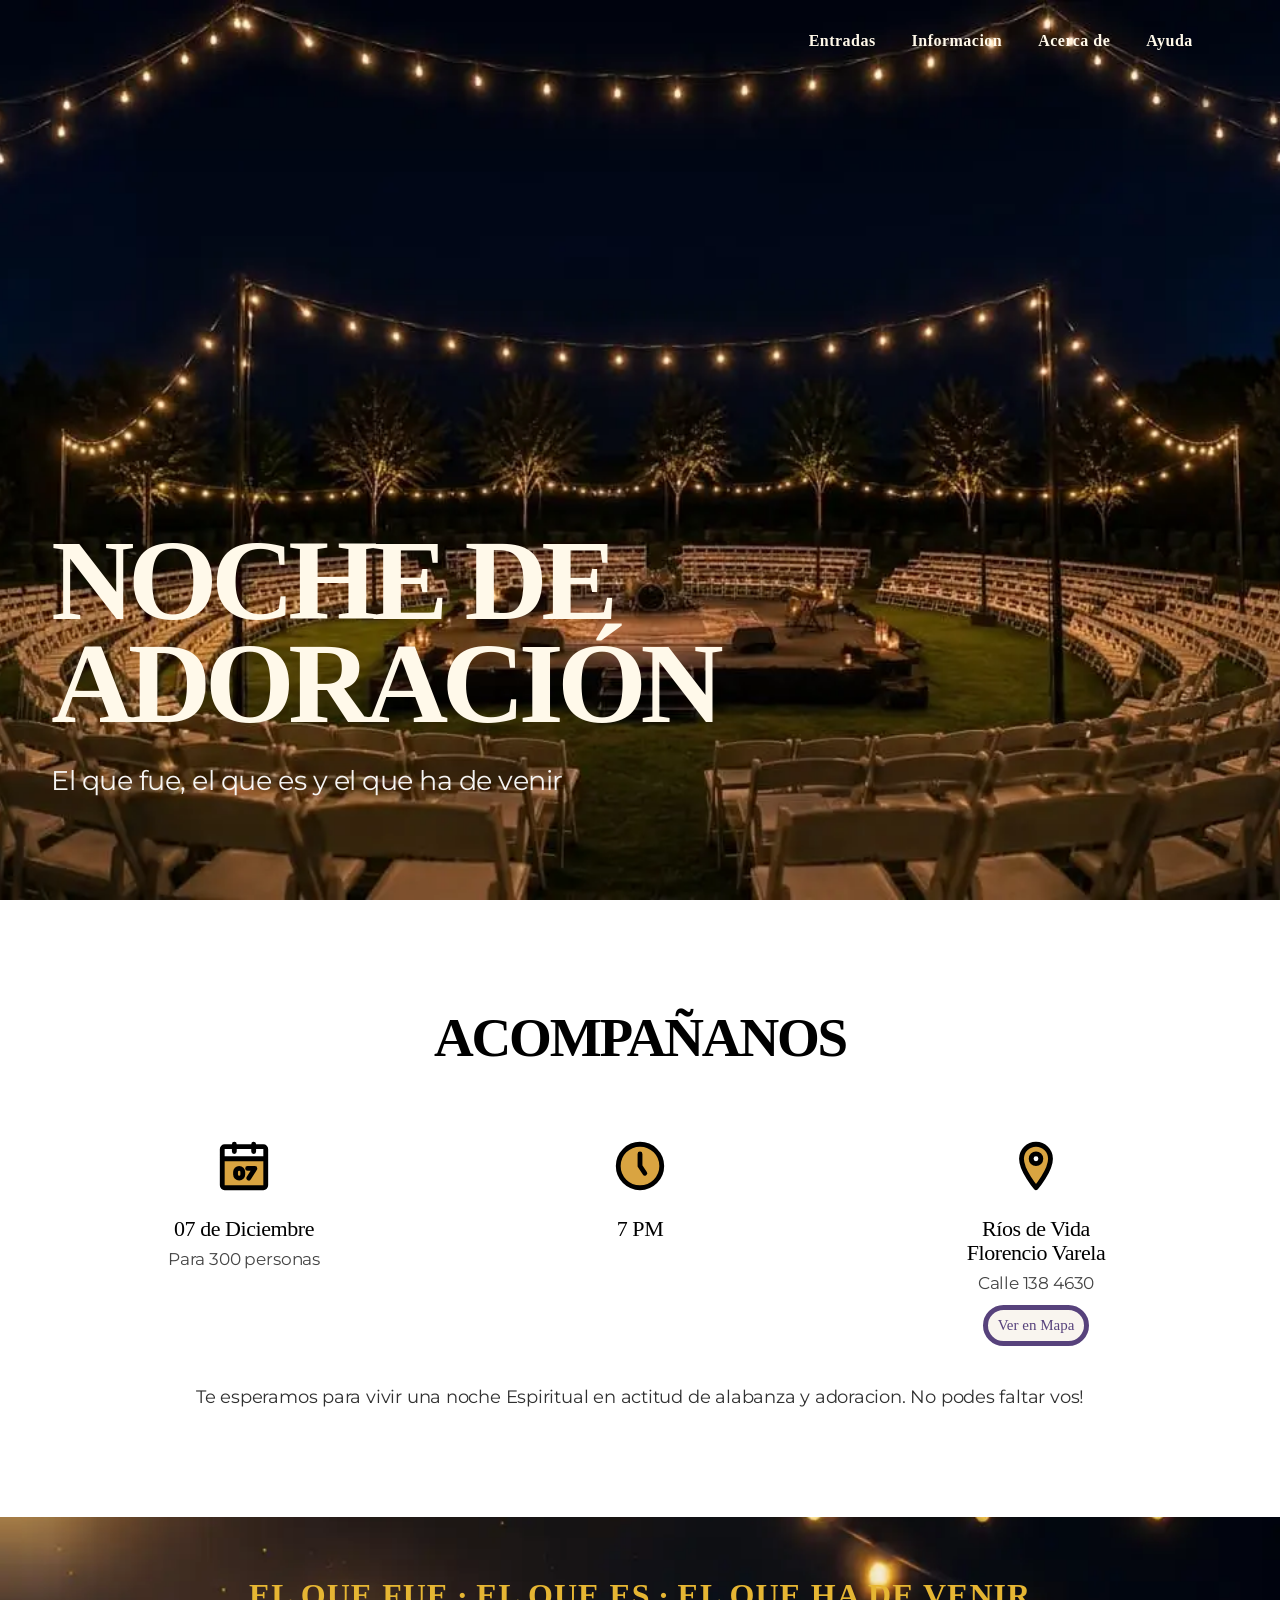
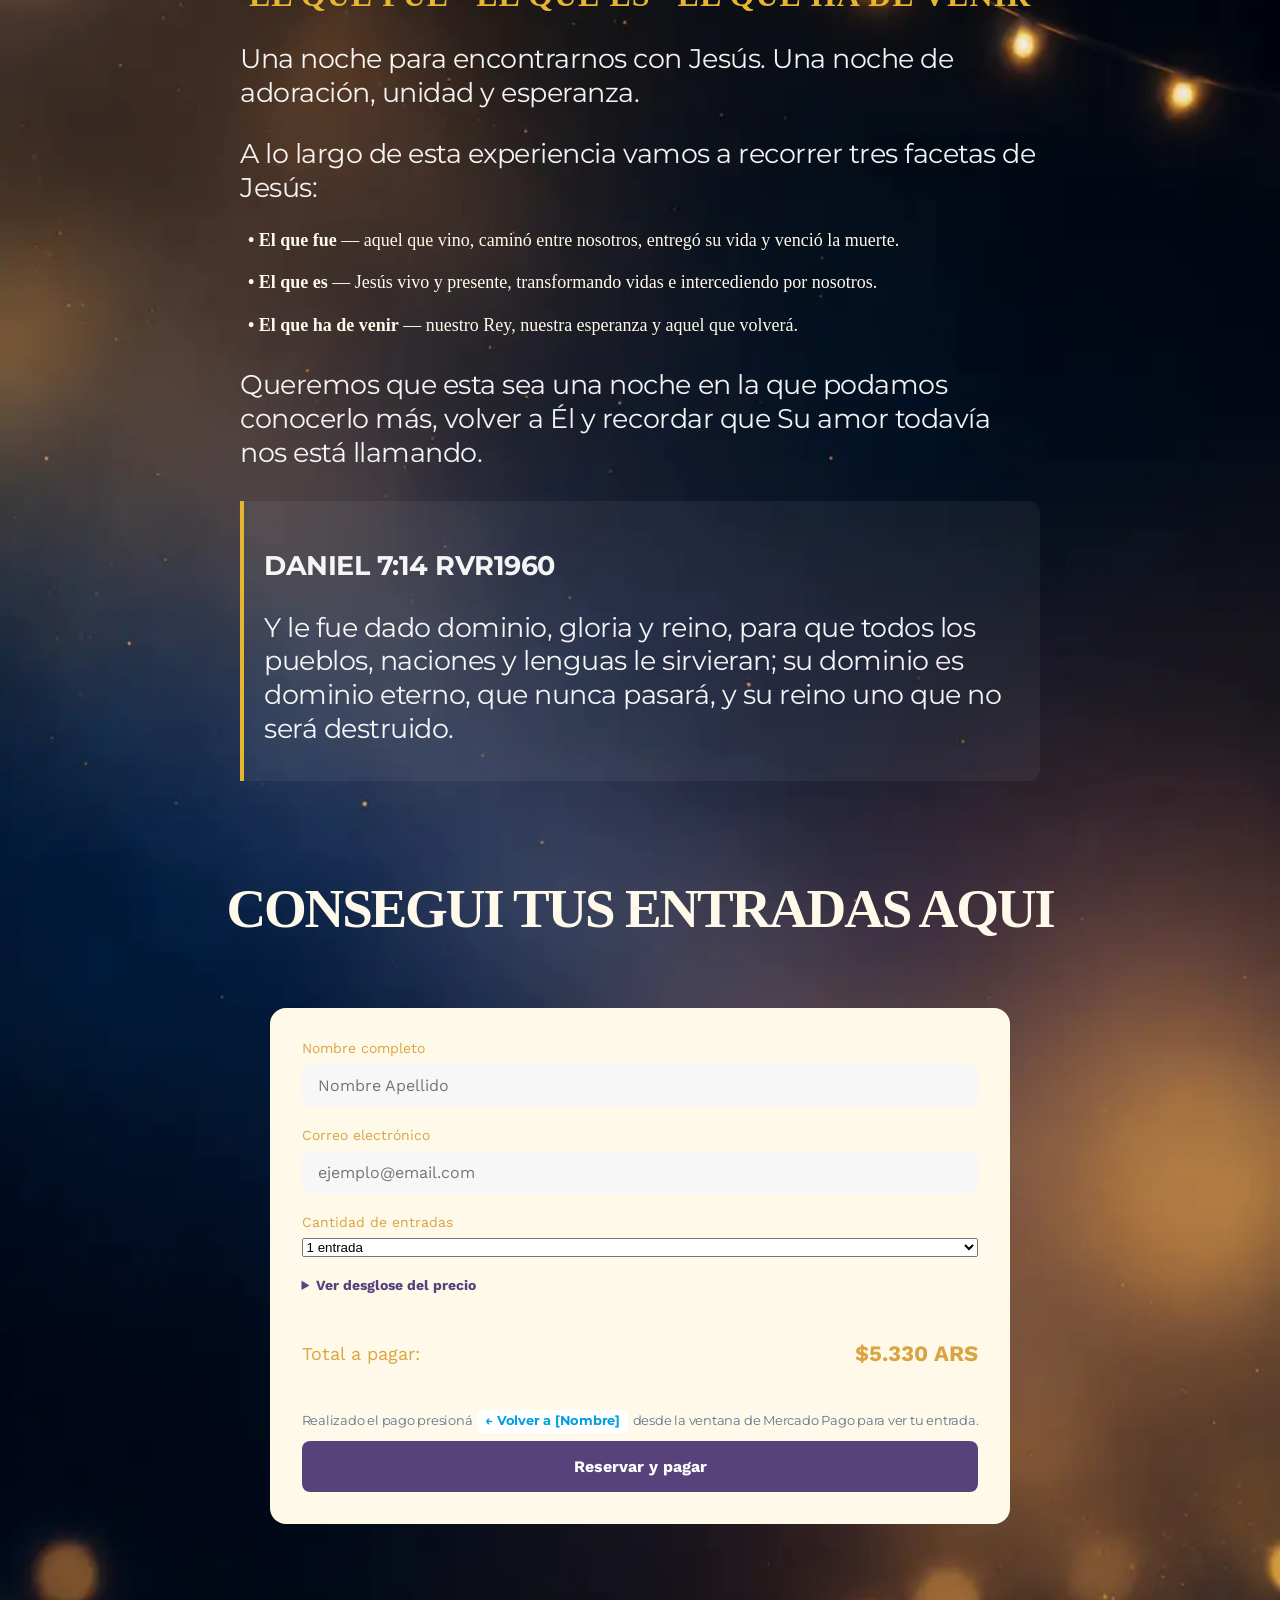
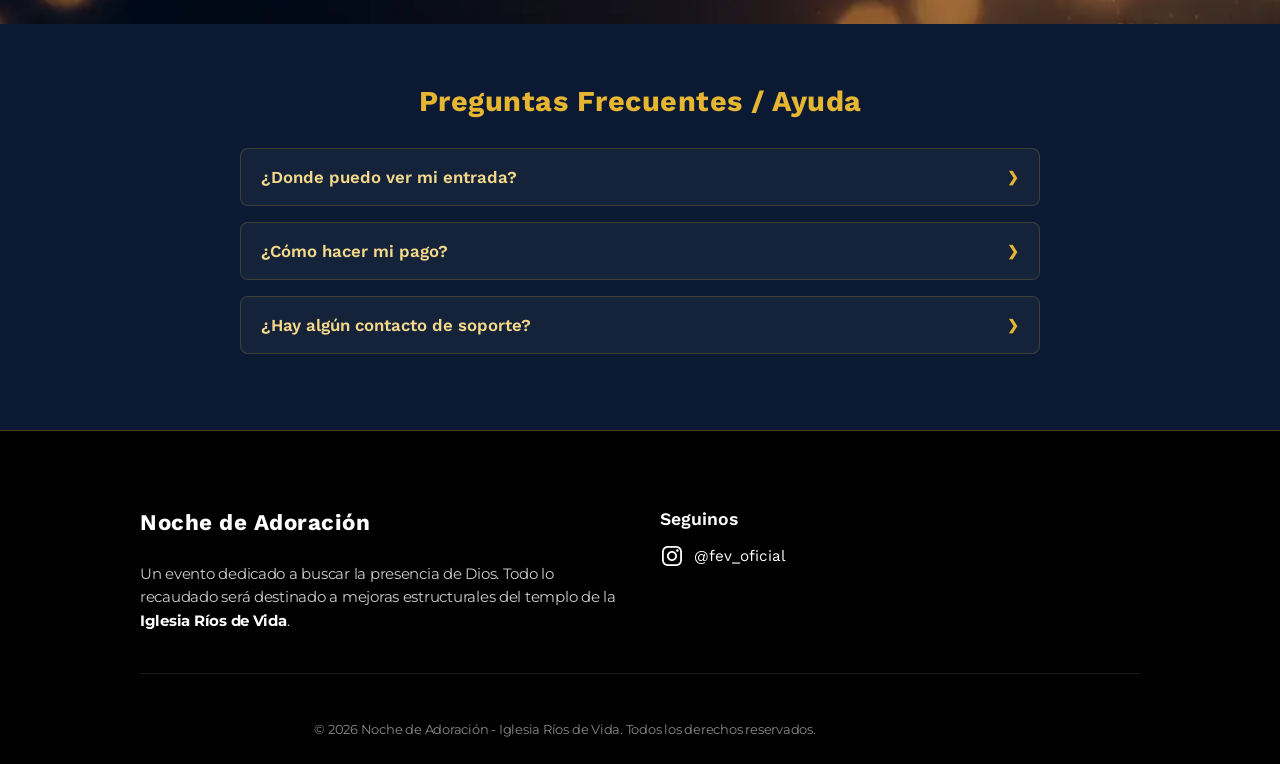
==== index.html @ 86033820 "Pedidos de Flor" ====
<!DOCTYPE html>
<html lang="en">
<head>
  <meta charset="UTF-8">
  <meta name="viewport" content="width=device-width, initial-scale=1.0">
  <title>Noche De Adoracion</title>
  <meta name="description" content="Acompañanos en adoracion a esta noche de fe y milagros etc etc">
  <meta name="author" content="Ignacio Damian Jofré Alonso">

  <!-- fuente Work Sans desde Google Fonts -->
  <link rel="preconnect" href="https://fonts.googleapis.com">
  <link rel="preconnect" href="https://fonts.gstatic.com" crossorigin>
  <link href="https://fonts.googleapis.com/css2?family=Work+Sans:wght@400;600;700&display=swap" rel="stylesheet">

  <!-- fuente Monserrat y Poppins -->
  <link rel="preconnect" href="https://fonts.googleapis.com">
  <link rel="preconnect" href="https://fonts.gstatic.com" crossorigin>
  <link href="https://fonts.googleapis.com/css2?family=Montserrat&family=Poppins:wght@400;500;700&display=swap" rel="stylesheet">

  <link rel="stylesheet" href="styles/hadevenir.css">
  <link rel="stylesheet" href="styles/hadevenir-large.css">
  <link rel="stylesheet" href="styles/entradas.css">
  <script src="script/hadevenir.js" defer></script>
</head>
<body>
  <header class="site-header">
    <nav class="navigation">
      <button class="menu-toggle" aria-label="Abrir menú" aria-expanded="false">
        ≡
      </button>
      <ul class="navigation-list">
        <li><a href="#entradas">Entradas</a></li>
        <li><a href="#info">Informacion</a></li>
        <li><a href="#acercade">Acerca de</a></li>
        <li><a href="#ayuda">Ayuda</a></li>
        <li></li>
      </ul>
    </nav>
    
  </header>

  <main>
    <section class="hero">
      <img src="images/hero-imagen-banner.webp" alt="Lugar de Adoracion" class="hero-bg">
      <div class="hero-content">
        <h1>Noche de adoración</h1>
        <p>El que fue, el que es y el que ha de venir</p>
      </div>
    </section>

    <section class="features" id="info">
      <div class="features-wrap">
        <h2 class="features-title">Acompañanos</h2>
    
        <div class="features-grid">
          <article class="feature-item">
            <div class="feature-icon" aria-hidden="true">
              <img src="images/date-calendar-svgrepo-com.svg" alt="cuando">
            </div>
            <h3>07 de Diciembre</h3>
            <p>Para 300 personas</p>
          </article>
    
          <article class="feature-item">
            <div class="feature-icon" aria-hidden="true">
              <img src="images/clock-svgrepo-com.svg" alt="hora">
            </div>
            <h3>7 PM</h3>
            <!-- <p>Toda la noche</p> -->
          </article>
    
          <article class="feature-item">
            <div class="feature-icon" aria-hidden="true">
              <img src="images/place-svgrepo-com.svg" alt="donde">
            </div>
            <h3>Ríos de Vida <br> Florencio Varela</h3>
            <p>Calle 138 4630</p>
            <div>
              <a href="https://www.google.com/maps/place/Fundaci%C3%B3n+Refugio+De+lo+Alto/@-34.8507726,-58.2319897,18z/data=!4m6!3m5!1s0x95a329bcd42c3e1b:0x514cdfa8db84f77c!8m2!3d-34.8506954!4d-58.232056!16s%2Fg%2F11fp1f635v?entry=ttu&g_ep=EgoyMDI1MTAyNy4wIKXMDSoASAFQAw%3D%3D"
                target="_blank" class="ver-ubicacion">
                Ver en Mapa
              </a>
            </div>
          </article>
        </div>

        <p class="features-description">
          Te esperamos para vivir una noche Espiritual en actitud de alabanza y adoracion. No podes faltar vos!
        </p>
        
    </section>

    <!-- CONTENEDOR CON IMAGEN DE FONDO PARA INFO Y ENTRADAS -->
    <div class="seccion-con-fondo">
    <!-- Imagen de fondo a pantalla completa queva a oucpar dos sections -->
      <img src="images/noche-girnaldas.webp" alt="Fondo nocturno" class="night-background">

      <!-- SECCIÓN INFORMACION -->
      <section class="features-info" id="acercade">
        <div class="features-wrap">
          <h2>EL QUE FUE · EL QUE ES · EL QUE HA DE VENIR</h2>
          <div class="info-texto">
            <p>Una noche para encontrarnos con Jesús. Una noche de adoración, unidad y esperanza.</p>
            <p>A lo largo de esta experiencia vamos a recorrer tres facetas de Jesús:</p>
            <ul>
              <li><strong>• El que fue</strong> — aquel que vino, caminó entre nosotros, entregó su vida y venció la muerte.</li>
              <li><strong>• El que es</strong> — Jesús vivo y presente, transformando vidas e intercediendo por nosotros.</li>
              <li><strong>• El que ha de venir</strong> — nuestro Rey, nuestra esperanza y aquel que volverá.</li>
            </ul>
            <p>Queremos que esta sea una noche en la que podamos conocerlo más, volver a Él y recordar que Su amor todavía nos
              está llamando.</p>
          
            <blockquote class="pasaje-biblico">
              <p><strong>DANIEL 7:14 RVR1960</strong></p>
              <p>Y le fue dado dominio, gloria y reino, para que todos los pueblos, naciones y lenguas le sirvieran; su dominio es
                dominio eterno, que nunca pasará, y su reino uno que no será destruido.</p>
            </blockquote>
          </div>
       
        </div>

      </section>

      <!-- SECCION ADQUIRIR ENTRADAS -->
      <section class="features-entradas" id="entradas">
        <div class="feature-wrap">
          <h2 class="features-title">Consegui tus entradas aqui</h2>
          <section class="ticket-card">
            <!-- <h2>Adquirir Entradas</h2> -->
          
            <p id="mensaje-estado" class="mensaje-estado" hidden></p>
  
            <form id="form-entradas">
              <div class="form-group">
                <label for="nombre">Nombre completo</label>
                <input type="text" id="nombre" placeholder="Nombre Apellido" required>
              </div>
          
              <div class="form-group">
                <label for="email">Correo electrónico</label>
                <input type="email" id="email" placeholder="ejemplo@email.com" required>
              </div>
          
              <div class="form-group">
                <label for="cantidad">Cantidad de entradas</label>
                <select id="cantidad" required>
                  <option value="1">1 entrada</option>
                  <option value="2">2 entradas</option>
                  <option value="3">3 entradas</option>
                  <option value="4">4 entradas</option>
                  <option value="5">5 entradas</option>
                  <option value="6">6 entradas</option>
                </select>
              </div>
          
              <!-- DESGLOSE DE PRECIOS -->
              <details class="desglose-precio">
                <summary>Ver desglose del precio</summary>
                <div class="desglose-linea">
                  <span>Valor unitario (sin cargos)</span>
                  <span>$5.000 ARS</span>
                </div>
                <div class="desglose-linea">
                  <span>Cantidad</span>
                  <span id="desglose-cantidad">1</span>
                </div>
                <div class="desglose-linea">
                  <span>Subtotal</span>
                  <span id="desglose-subtotal">$5.000 ARS</span>
                </div>
                <div class="desglose-linea">
                  <span>Cargo Mercado Pago (6,60%)</span>
                  <span id="desglose-cargo">$434,19 ARS</span>
                </div>
              </details>

              <div class="total-box">
                <span>Total a pagar:</span>
                <strong id="total-monto">$5.434,19 ARS</strong>
              </div>
          
              <p class="aviso">
                Realizado el pago presioná <span class="mp-texto">← Volver a [Nombre]</span> desde la ventana de Mercado Pago
                para ver tu entrada.
              </p>
              <button type="submit" id="btn-pagar" class="btn-primary">
                Reservar y pagar
              </button>
            </form>

            <!-- PANTALLA DE ESPERA, REDIRECCION (NO FUNCIONA) -->
            <div id="pantalla-espera" class="pantalla-espera" hidden>
              <p>
                Registramos tu reserva. Cuando confirmemos que tu pago llegó
                correctamente, te vamos a enviar tu entrada (con el QR) al
                mail que ingresaste.
              </p>
              <p class="pantalla-espera-ayuda">
                Si todavía no llegaste a pagar, o tuviste algún problema,
                podés volver a intentarlo.
              </p>
              <button type="button" id="btn-reintentar" class="btn-primary">
                Volver a intentar
              </button>
            </div>

            
          </section>
        </div>
      </section>
      
    </div>      
    
    <!-- AYUDA -->
    <section class="features-ayuda" id="ayuda">
      <div class="ayuda-container">
        <h2 class="ayuda-titulo">Preguntas Frecuentes / Ayuda</h2>
    
        <!-- Pregunta 1 -->
        <details class="ayuda-item">
          <summary class="ayuda-pregunta">¿Donde puedo ver mi entrada?</summary>
          <div class="ayuda-respuesta">
            <p>Te enviaremos una copia de tu o tus entradas al mail declarado. Asegúrate de que esté escrito correctamente.
            </p>
          </div>
        </details>
    
        <!-- Pregunta 2 -->
        <details class="ayuda-item">
          <summary class="ayuda-pregunta">¿Cómo hacer mi pago?</summary>
          <div class="ayuda-respuesta">
            <p>Luego de completar tus datos, se te redireccionará a Mercado Pago. Luego de completar el pago, haz click en
              <strong>"Volver al sitio"</strong> (ver imagen de ejemplo), esto te redireccionará a tus entradas para
              descargar.</p>
    
            <!-- Reemplazá 'ruta/a/tu-imagen.jpg' por la imagen de ejemplo -->
            <div class="ejemplo-pago">
              <img src="images/ejemplo-volver-recorte.webp" alt="Ejemplo de botón Volver al sitio en Mercado Pago" />
            </div>
    
            <p class="nota-pago">✨ Una vez verificado tu pago, la entrada tendrá validez para su uso y se te enviará un mail
              de confirmación.</p>
          </div>
        </details>
    
        <!-- Pregunta 3 -->
        <details class="ayuda-item">
          <summary class="ayuda-pregunta">¿Hay algún contacto de soporte?</summary>
          <div class="ayuda-respuesta">
            <p>Si tuviste algún inconveniente, no dudes en escribir a <a
                href="mailto:florm.espindola99@gmail.com">florm.espindola99@gmail.com</a>.</p>
          </div>
        </details>
      </div>
    </section>
  </main>
  <footer class="site-footer">
    <div class="footer-container">
  
      <!-- Columna 1: Info del Evento y Propósito -->
      <div class="footer-col info-col">
        <h3 class="footer-brand">Noche de Adoración</h3>
        <p class="footer-desc">
          Un evento dedicado a buscar la presencia de Dios. Todo lo recaudado será destinado a mejoras estructurales del
          templo de la <strong>Iglesia Ríos de Vida</strong>.
        </p>
      </div>
  
      <!-- Columna 2: Redes Sociales -->
      <div class="footer-col social-col">
        <h4>Seguinos</h4>
        <div class="social-links">
          <a href="https://www.instagram.com/fev_oficial?igsi=NXhsM2h2Mmg1aGh6" target="_blank" rel="noopener noreferrer"
            aria-label="Instagram FEV Oficial">
            <img src="images/instagram-svgrepo-com(1).svg" alt="Instagram" class="social-icon">
            <span>@fev_oficial</span>
          </a>
        </div>
      </div>
  
    </div>
  
    <!-- Barra inferior de Copyright -->
    <div class="footer-bottom">
      <p>&copy; 2026 Noche de Adoración - Iglesia Ríos de Vida. Todos los derechos reservados.</p>
    </div>
  </footer>
</body>

</html>
---- styles/hadevenir.css ----
:root {
  --primary-color: #e6b633;
  --secondary-color: #0B1A32;
  --accent1-color: #D9A441;
  --accent2-color: #57427C;
  --accent-light: #F5D98A;
  --dark: #020408;
  --font-color: #FFF9EA;
  --heading-font: "Playfair Display", serif;
  --body-font: "Lato", sans-serif;

}

*{
  margin: 0;
  padding: 0;
  box-sizing: border-box;
}

.hero {
  min-height: 100svh;
  width: 100%;
  position: relative;
  display: flex;
  align-items: flex-end;
  overflow: hidden;
  background:
      linear-gradient(180deg,
        rgba(0, 0, 0, .06) 0%,
        rgba(0, 0, 0, .14) 45%,
        rgba(0, 0, 0, .76) 100%)
}

.hero-content {
  width: min(92%, 1320px);
  margin: 0 auto;
  padding-bottom: clamp(50px, 8vw, 105px);
  position: relative;
  z-index: 2;
  color: var(--font-color);
}

.hero-bg{
  position: absolute;
  top: 0;
  left: 0;
  width: 100%;
  height: 100%;
  object-fit: cover;
  /* Hace el mismo efecto que background-size: cover */
  object-position: center;
  /* Alinea al centro igual que center center */
  z-index: 1;
}

body {
  /* Si pongo el Monserrat aca, cambio los titulos */
}

h1{
  margin: 0;
  max-width: 1100px;
  font-size: clamp(56px, 9vw, 142px);
  line-height: .9;
  letter-spacing: -.055em;
  font-weight: 700;
  text-transform: uppercase;
}

p {
  max-width: 850px;
  margin: 28px 0 0;
  font-size: clamp(18px, 2.1vw, 30px);
  line-height: 1.25;
  letter-spacing: -.018em;
  color: rgba(255, 255, 255, .95);
  font-family: 'Montserrat', sans-serif;
}

/* El nav dentro del hero flotando a la derecha ≡ */

.site-header {
  position: absolute;
  top: 0;
  right: 0;
  width: 100%;
  z-index: 10;
}

.navigation {
  width: min(92%, 1320px);
  margin: 0 auto;
  display: flex;
  justify-content: flex-end;
  padding-top: 24px;
}

.menu-toggle {
  border: none;
  background: transparent;
  color: var(--font-color);
  font-size: 32px;
  line-height: 1;
  cursor: pointer;
}

.navigation-list {
  display: none;
  list-style: none;
}

.navigation-list a {
  color: var(--font-color);
  text-decoration: none;
}

.navigation-list.is-open {
  display: flex;
  flex-direction: column;
  gap: 24px;
  position: absolute;
  top: 75px;
  right: 4%;
  padding: 24px;
  list-style: none;
  background: rgba(0, 0, 0, .75);
  backdrop-filter: blur(10px);
  border-radius: 12px;
}

/* ============ FEATURES ============ */

.features {
  background: #ffffff;
  color: #000000;
  padding: 85px 0 80px;
}

.features-wrap {
  width: 88%;
  margin: 0 auto;
}

.features-title {
  margin: 0 0 48px;
  text-align: center;
  font-size: 38px;
  line-height: 1;
  letter-spacing: -.04em;
  font-weight: 700;
  text-transform: uppercase;
}

.features-grid {
  display: grid;
  grid-template-columns: 1fr;
  gap: 42px;
  align-items: start;
}

.feature-item {
  /* text-align: center; */
  display: flex;
  flex-direction: column;
  align-items: start; /* Cambiar para centrar */
}

.feature-icon {
  width: 52px;
  height: 52px;
  margin-bottom: 16px;
  color: #000000;
}

.feature-icon img {
  width: 100%;
  height: 100%;
  display: block;
}

.feature-item h3 {
  margin: 0 0 7px;
  font-size: 22px;
  line-height: 1.1;
  letter-spacing: -.02em;
  font-weight: 500;
}

.feature-item p {
  margin: 0;
  max-width: none;
  color: #454545;
  font-size: 17px;
  line-height: 1.35;
  letter-spacing: -.01em;
}


.features-description {
  margin: 28px auto 0;
  max-width: 1120px;
  text-align: left;
  font-size: 17px;
  line-height: 1.55;
  color: #303030;
  letter-spacing: -.012em;
}

/* SISTEMA DE ENTRADAS */

.checkout-container {
  width: 100%;
  max-width: 480px;
}

.ticket-card {
  background-color: var(--font-color);
  border-radius: 16px;
  padding: 32px;
  margin: 0 4rem;
}

.ticket-card h2 {
  font-size: 28px;
  margin-bottom: 8px;
  letter-spacing: -0.02em;
  color: var(--accent1-color); /* Es necesario este titulo? */
}

.form-group {
  margin-bottom: 20px;
  display: flex;
  flex-direction: column;
  gap: 8px;
}

.form-group label {
  font-size: 14px;
  color: var(--accent1-color); /* text muted */
}

.form-group input {
  width: 100%;
  padding: 12px 16px;
  border-radius: 8px;
  border: 1px solid var(--border-color);
  background: #f7f7f7; /* Gris ultra claro */
  box-shadow: 0 0 0 transparent;
  color:#64748b;
  font-size: 16px;
  outline: none;
  transition: border-color 0.2s ease;
  
}

.form-group input:focus {
  border-color: var(--accent1-color);
}

.total-box {
  display: flex;
  justify-content: space-between;
  align-items: center;
  padding: 16px 0;
  margin: 24px 0;
  font-size: 18px;
  color: var(--accent1-color);
}

.total-box strong {
  font-size: 22px;
}

/* DESGLOSE DE PRECIOS */


.btn-primary {
  width: 100%;
  padding: 16px;
  border: none;
  border-radius: 8px;
  background-color: var(--accent2-color);
  color: #ffffff;
  font-size: 16px;
  font-weight: 700;
  cursor: pointer;
  transition: background-color 0.2s ease, transform 0.1s ease;
}

.btn-primary:hover {
  background-color: #433260;
  transform: translateY(-1px);
}

.btn-primary:active {
  transform: translateY(0);
}

.ver-ubicacion {
  display: inline-block;
  padding: 5px 0px;
  margin: 10px 0; /* Sugerencia de Dani */
  /* border: 5px solid var(--accent2-color); */
  border-radius: 30px;
  background-color: #f9f5ef;
  color: var(--accent2-color);
  font-weight: 500;
  font-size: 15px;
  transition: all 0.3s ease;
  text-decoration: none;
}

.ver-ubicacion:hover {
  background-color: var(--accent2-color);
  color: var(--font-color);
}

/* Intento numero dos con IA */

/* ============ CONTENEDOR CON FONDO ============ */

.seccion-con-fondo {
  position: relative;
  width: 100%;
  min-height: 100vh;
  overflow: hidden;
}

/* Imagen de fondo abarcando todo el contenedor */
.night-background {
  position: absolute;
  top: 0;
  left: 0;
  width: 100%;
  height: 100%;
  object-fit: cover;
  object-position: center;
  z-index: 1;
}

/* Opcional: Capa oscura sutil sobre la imagen para mejorar la lectura de los textos */
/* .seccion-con-fondo::before {
  content: "";
  position: absolute;
  top: 0;
  left: 0;
  width: 100%;
  height: 100%;
  background: rgba(0, 0, 0, 0.4);
  z-index: 2;  
} */

/* Asegurar que las secciones queden por encima de la imagen y la capa oscura */
.features-info,
.features-entradas {
  position: relative;
  z-index: 3;
  background: transparent;
  /* Quitamos el background: #ffffff previo */
  color: var(--font-color);
  /* Cambiamos el texto a claro para contrastar */
}

.features-info {
  padding: 85px 0 60px;
}

.features-entradas {
  padding: 40px 0 100px;
  display: flex;
  justify-content: center;
  align-items: center;
}

/* Ajuste para que la tarjeta de entradas quede bien centrada */
.checkout-container {
  width: 100%;
  max-width: 520px;
  margin: 0 auto;
}

/* CAMBIO EL FONT DEL FORMULARIO */

/* Aplicar Work Sans únicamente al formulario de entradas */
.ticket-card,
.ticket-card input,
.ticket-card button,
.ticket-card label {
  font-family: 'Work Sans', sans-serif;
}

/* ============ SECCIÓN 2: INFORMACIÓN DETALLADA ============ */

.features-info {
  padding: 60px 0;
  text-align: center;
}

.features-info h2 {
  font-size: clamp(20px, 3vw, 32px);
  color: var(--primary-color);
  margin-bottom: 24px;
  letter-spacing: 1px;
}

.info-texto {
  max-width: 800px;
  margin: 0 auto;
  text-align: left;
  line-height: 1.7;
  font-size: 18px;
}

.info-texto p {
  margin-bottom: 16px;
  max-width: 100%;
}

.info-texto ul {
  list-style: none;
  margin: 20px 0;
  padding-left: 0;
}

.info-texto li {
  margin-bottom: 12px;
  padding-left: 8px;
}

.pasaje-biblico {
  margin-top: 32px;
  padding: 20px;
  border-left: 4px solid var(--primary-color);
  background: rgba(255, 255, 255, 0.05);
  border-radius: 0 12px 12px 0;
}

/* AYUDA */

/* Sección de Ayuda / FAQ */
.features-ayuda {
  background-color: #0B1A32;
  color: #ffffff;
  padding: 60px 20px;
  font-family: 'Work Sans', sans-serif;
}

.ayuda-container {
  max-width: 800px;
  margin: 0 auto;
}

.ayuda-titulo {
  text-align: center;
  color: #e6b633;
  /* Dorado */
  font-size: 1.8rem;
  margin-bottom: 30px;
  letter-spacing: 0.5px;
}

/* Tarjetas desplegables */
.ayuda-item {
  background-color: rgba(255, 255, 255, 0.04);
  border: 1px solid rgba(230, 182, 51, 0.2);
  /* Borde suave dorado */
  border-radius: 8px;
  margin-bottom: 16px;
  overflow: hidden;
  transition: border-color 0.3s ease;
}

.ayuda-item[open] {
  border-color: #e6b633;
  /* Resalta en dorado al abrir */
  background-color: rgba(255, 255, 255, 0.07);
}

/* Título/Pregunta del desplegable */
.ayuda-pregunta {
  padding: 18px 20px;
  font-weight: 600;
  font-size: 1.05rem;
  cursor: pointer;
  color: #F5D98A;
  list-style: none;
  /* Oculta la flecha por defecto en algunos navegadores */
  display: flex;
  justify-content: space-between;
  align-items: center;
  user-select: none;
}

/* Flecha indicadora personalizada */
.ayuda-pregunta::after {
  content: "❯";
  font-size: 0.85rem;
  color: #e6b633;
  transition: transform 0.3s ease;
}

.ayuda-item[open] .ayuda-pregunta::after {
  transform: rotate(90deg);
  /* Gira la flecha al abrir */
}

/* Contenido de la respuesta */
.ayuda-respuesta {
  padding: 0 20px 20px 20px;
  color: #d1d5db;
  line-height: 1.6;
  font-size: 0.95rem;
  border-top: 1px solid rgba(255, 255, 255, 0.05);
  margin-top: 5px;
  padding-top: 15px;
}

.ayuda-respuesta a {
  color: #e6b633;
  text-decoration: underline;
}

.ayuda-respuesta a:hover {
  color: #F5D98A;
}

/* Imagen de ejemplo de Mercado Pago */
.ejemplo-pago {
  margin: 15px 0;
  text-align: center;
}

.ejemplo-pago img {
  max-width: 100%;
  border-radius: 6px;
  border: 1px solid rgba(230, 182, 51, 0.3);
  box-shadow: 0 4px 12px rgba(0, 0, 0, 0.4);
}

.nota-pago {
  margin-top: 12px;
  font-size: 0.9rem;
  color: #e6b633;
}

/* Texto base del párrafo */
.aviso {
  color: #64748b;
  /* Texto claro para fondo oscuro */
  font-size: 0.8rem;
  line-height: 1.3;
  margin-bottom: .5rem;
}

/* Formato exclusivo para el texto de 'Volver a...' estilo Mercado Pago */
.mp-texto {
  color: #009ee3;
  /* Azul oficial de Mercado Pago */
  font-weight: 700;
  /* Negrita para que destaque */
  background-color: #ffffff;
  /* Fondo blanco que imita la pantalla de MP */
  padding: 3px 8px;
  border-radius: 4px;
  display: inline-block;
  /* Mantiene la forma de botoncito */
  margin: 0 2px;
}

/* Foooooooooteeeeeeer */
/* Footer Principal */
.site-footer {
  background-color: #000000;
  /* Fondo totalmente negro */
  color: #ffffff;
  padding: 50px 20px 20px 20px;
  font-family: 'Work Sans', sans-serif;
  border-top: 1px solid rgba(230, 182, 51, 0.3);
  /* Línea dorada sutil arriba */
}

.footer-container {
  max-width: 1000px;
  margin: 0 auto;
  display: flex;
  flex-wrap: wrap;
  justify-content: space-between;
  gap: 40px;
}

.footer-col {
  flex: 1 1 140px;
  /* Se adapta automáticamente en celulares y pantallas grandes */
}

/* Títulos */
.footer-brand {
  font-size: 1.4rem;
  font-weight: 700;
  color: #ffffff;
  margin-bottom: 12px;
  letter-spacing: 0.5px;
}

.footer-col h4 {
  font-size: 1.1rem;
  font-weight: 600;
  color: #ffffff;
  margin-bottom: 15px;
}

/* Descripción */
.footer-desc {
  color: #cccccc;
  /* Blanco suave para mejor lectura */
  font-size: 0.92rem;
  line-height: 1.6;
}

.footer-desc strong {
  color: #ffffff;
}

/* Redes Sociales */
.social-links a {
  display: inline-flex;
  align-items: center;
  gap: 10px;
  color: #ffffff;
  text-decoration: none;
  font-size: 0.95rem;
  transition: opacity 0.3s ease, transform 0.2s ease;
}

.social-links a:hover {
  opacity: 0.8;
  transform: translateY(-2px);
  /* Efeito sutil de elevación */
}

.social-icon {
  width: 24px;
  height: 24px;
  filter: brightness(0) invert(1);
  /* Pasa el SVG a blanco puro si es oscuro */
}

/* Barra Inferior (Copyright) */
.footer-bottom {
  max-width: 1000px;
  margin: 40px auto 0 auto;
  padding-top: 20px;
  border-top: 1px solid rgba(255, 255, 255, 0.1);
  /* Línea divisoria discreta */
  text-align: center;
}

.footer-bottom p {
  color: #888888;
  font-size: 0.8rem;
}

/* Adaptación Mobile */
@media (max-width: 600px) {
  .footer-container {
    flex-direction: column;
    gap: 25px;
    text-align: center;
  }

  .social-links a {
    justify-content: center;
  }
}
---- styles/hadevenir-large.css ----
/* =========================================================
   large.css — Ajustes para pantallas grandes
   Se cargan DESPUÉS de styles.css y van pisando la base
   mobile-first a medida que crece el viewport.
   ========================================================= */

/* ============ HERO (desde 701px) ============ */

@media (min-width:701px) {
  .hero {
    background-position: center center;
  }

  .hero-content {
    width: min(92%, 1320px);
    padding-bottom: clamp(50px, 8vw, 105px);
  }

  h1 {
    font-size: clamp(56px, 9vw, 142px);
  }

  p {
    margin: 28px 0 0;
    font-size: clamp(18px, 2.1vw, 30px);
    line-height: 1.25;
  }

  /* El header */
  .site-header {
    position: absolute;
  }

  .navigation {
    padding-top: 32px;
  }

  .menu-toggle {
    display: none;
  }

  .navigation-list {
    display: flex;
    align-items: center;
    gap: 36px;
  }

  .navigation-list a {
    font-size: 16px;
    font-weight: 600;
    letter-spacing: .03em;
  }
}

/* ============ FEATURES (desde 561px) ============ */

@media (min-width:561px) {
  .features-wrap {
    width: min(90%, 1240px);
  }

  .features-title {
    text-align: center;
    font-size: clamp(34px, 4.3vw, 64px);
    margin-bottom: 56px;
  }

  .features-grid {
    grid-template-columns: repeat(2, 1fr);
    gap: 52px 28px;
  }

  .feature-item {
    text-align: center;
    align-items: center;
  }

  .feature-icon {
    width: 58px;
    height: 58px;
    margin-bottom: 22px;
  }

  .feature-item p {
    max-width: 240px;
  }

  .features-note {
    margin-top: 62px;
    text-align: center;
    font-size: 19px;
  }

  .features-description {
    text-align: center;
    font-size: 18px;
  }
}

/* ============ FEATURES (desde 901px) ============ */

@media (min-width:901px) {
  .features {
    padding: 110px 0 105px;
  }

  .features-title {
    margin-bottom: 72px;
  }

  .features-grid {
    grid-template-columns: repeat(3, 1fr);
    gap: 46px 36px;
  }

  .features-note {
    margin-top: 74px;
  }

  .ver-ubicacion {
    display: inline-block;
    padding: 7px 10px;
    margin: 10px 0; /* Sugerencia de Dani */
    border: 5px solid var(--accent2-color);
    border-radius: 30px;
    background-color: #f9f5ef;
    color: var(--accent2-color);
    font-weight: 500;
    font-size: 15px;
    transition: all 0.3s ease;
    text-decoration: none;
  }
}

/* ============ GALLERY (desde 561px) ============ */

@media (min-width:561px) {
  .gallery {
    padding: 8px;
  }

  .gallery-grid {
    grid-template-columns: repeat(2, 1fr);
    gap: 8px;
  }

  .gallery-item {
    aspect-ratio: 16 / 9;
  }
}

/* ============ GALLERY (desde 901px) ============ */

@media (min-width:901px) {
  .gallery-grid {
    grid-template-columns: repeat(3, 1fr);
  }
}

/* ============ DONATION (desde 561px) ============ */

@media (min-width:561px) {
  .donation {
    padding: 110px 0 120px;
  }

  .donation-wrap {
    width: min(90%, 1120px);
    text-align: center;
  }

  .donation-title {
    margin: 54px auto 38px;
    font-size: clamp(42px, 6vw, 82px);
  }

  .donation-details {
    margin: 0 auto;
  }

  .donation-card {
    padding: 30px;
  }

  .bank-row {
    grid-template-columns: 120px 1fr;
    gap: 16px;
  }
}

/* ============ DONATION OPTIONS (desde 701px) ============ */

@media (min-width:701px) {
  .donation-options {
    flex-direction: row;
    align-items: flex-start;
  }

  .donation-options .donation-details {
    width: min(100%, 420px);
  }
}

/* ============ FOOTER (desde 701px) ============ */

@media (min-width:701px) {
  .site-footer {
    padding: 78px 0 26px;
  }

  .footer-wrap {
    width: min(90%, 1180px);
  }

  .footer-main {
    grid-template-columns: 1.2fr 1fr;
    gap: 70px;
  }

  .footer-brand {
    flex-direction: row;
  }

  .footer-bottom {
    flex-direction: row;
  }
}
---- styles/entradas.css ----
/* ============ Mensajes de estado del formulario ============ */

.mensaje-estado {
  margin-bottom: 18px;
  padding: 10px 14px;
  border-radius: 8px;
  font-size: 14px;
  font-weight: 600;
}

.mensaje-estado[data-tipo="aviso"] {
  background: #fff3cd;
  color: #7a5c00;
}

.mensaje-estado[data-tipo="error"] {
  background: #fde2e2;
  color: #8a1f1f;
}

.mensaje-estado[data-tipo="agotado"] {
  background: var(--dark);
  color: var(--accent-light);
}

.pantalla-espera {
  text-align: center;
}

.pantalla-espera p {
  max-width: none;
  font-size: 15px;
  color: #1a1a1a;
  margin: 0 0 14px;
}

.pantalla-espera-ayuda {
  color: #64748b;
  font-size: 13px;
}

/* ============ Desglose de precio ============ */

.desglose-precio {
  margin-bottom: 8px;
  font-size: 14px;
  color: #303030;
}

.desglose-precio summary {
  cursor: pointer;
  color: #57427C;
  font-weight: 700;
  margin-bottom: 8px;
}

.desglose-linea {
  display: flex;
  justify-content: space-between;
  padding: 4px 0;
  color: #454545;
}

/* ============ Página de confirmación ============ */

.confirmacion-page {
  min-height: 100svh;
  background: var(--secondary-color);
  color: var(--font-color);
  padding: 60px 0;
}

.confirmacion-wrap {
  width: min(92%, 720px);
  margin: 0 auto;
}

.confirmacion-page h1 {
  font-size: clamp(32px, 5vw, 48px);
  margin-bottom: 16px;
  text-transform: none;
}

.confirmacion-page p {
  max-width: none;
  font-size: 17px;
  color: var(--font-color);
  opacity: .9;
  margin: 0 0 16px;
}

.aviso-pago {
  background: rgba(255, 255, 255, .08);
  border-radius: 10px;
  padding: 14px 16px;
}

.btn-link {
  display: inline-block;
  width: auto;
  text-decoration: none;
  text-align: center;
  margin: 8px 0 28px;
  padding: 14px 28px;
}

.lista-entradas {
  display: grid;
  grid-template-columns: repeat(auto-fit, minmax(240px, 1fr));
  gap: 24px;
}

.entrada-item {
  background: #ffffff;
  color: #000000;
  border-radius: 14px;
  padding: 20px;
  text-align: center;
}

.entrada-item h3 {
  margin-bottom: 12px;
  font-size: 16px;
}

.qr-box {
  display: flex;
  justify-content: center;
  margin-bottom: 14px;
}

.qr-imagen {
  max-width: 100%;
  height: auto;
  border-radius: 8px;
  border: 1px solid #e5e5e5;
}

.btn-descargar {
  width: 100%;
}

/* ============ Página de validación (staff) ============ */

.validar-page {
  min-height: 100svh;
  background: var(--dark);
  color: var(--font-color);
  padding: 40px 0;
}

.validar-wrap {
  width: min(92%, 480px);
  margin: 0 auto;
  text-align: center;
}

.validar-page h1 {
  font-size: 28px;
  margin-bottom: 8px;
}

.validar-ayuda {
  color: rgba(255, 255, 255, .7);
  font-size: 14px;
  margin-bottom: 20px;
}

#reader {
  border-radius: 14px;
  overflow: hidden;
  margin-bottom: 20px;
}

.resultado-validacion {
  padding: 16px;
  border-radius: 10px;
  font-size: 18px;
  font-weight: 700;
  background: rgba(255, 255, 255, .08);
}

.resultado-validacion[data-tipo="ok"] {
  background: #1f7a3f;
}

.resultado-validacion[data-tipo="error"] {
  background: #8a1f1f;
}

.contador-validados {
  margin-top: 18px;
  font-size: 14px;
  color: rgba(255, 255, 255, .7);
}
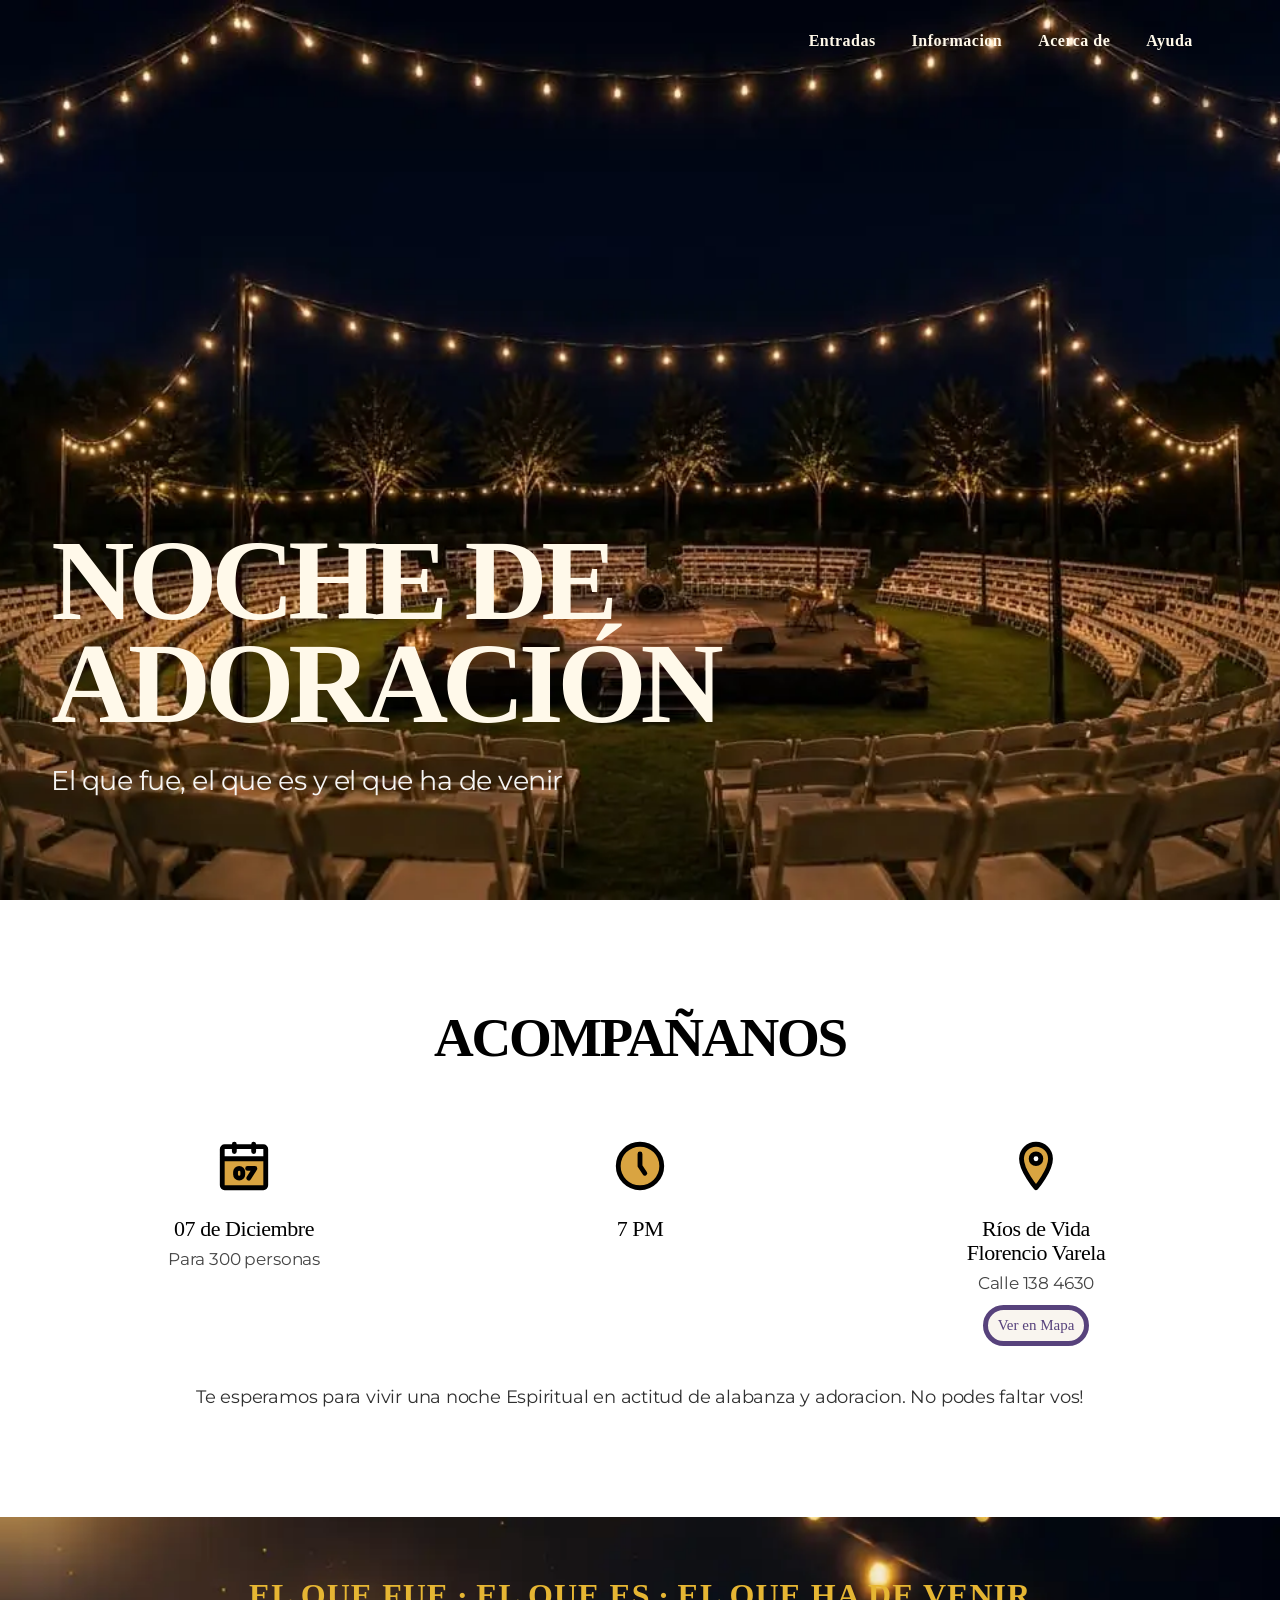
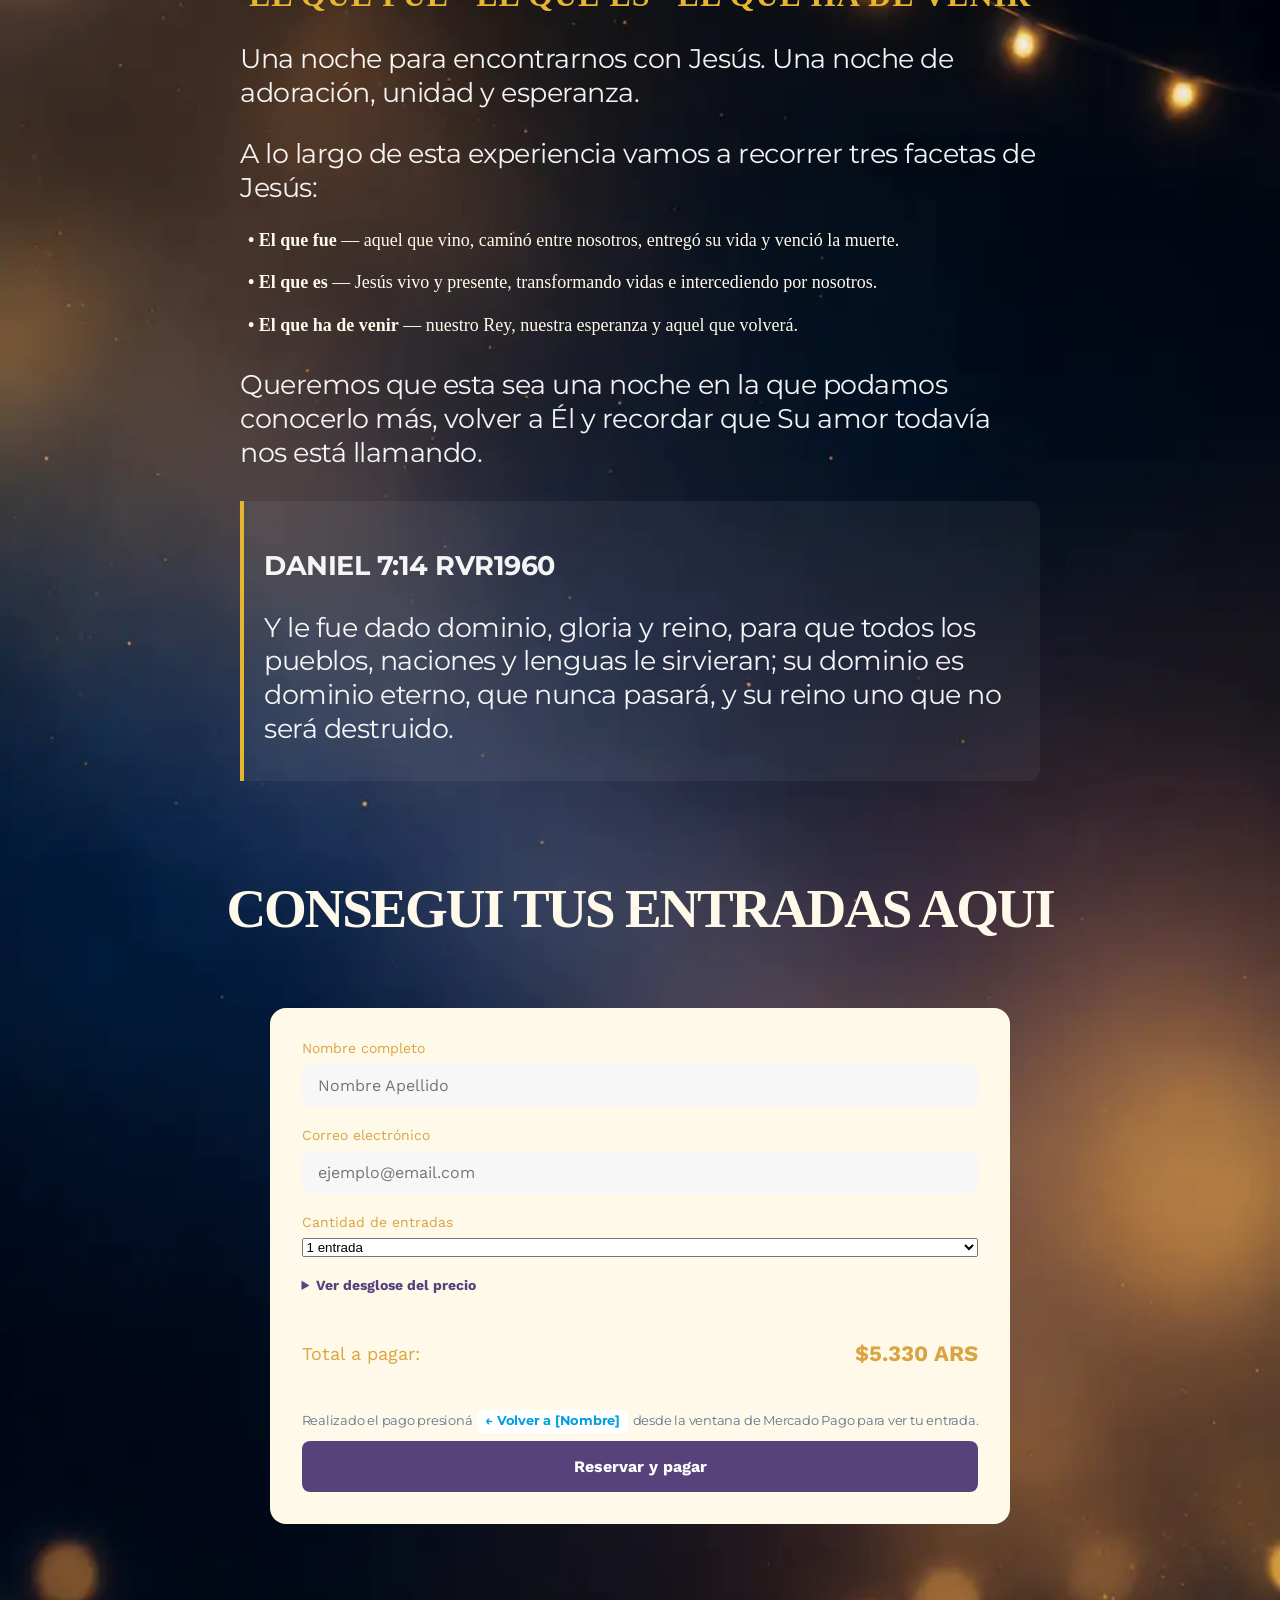
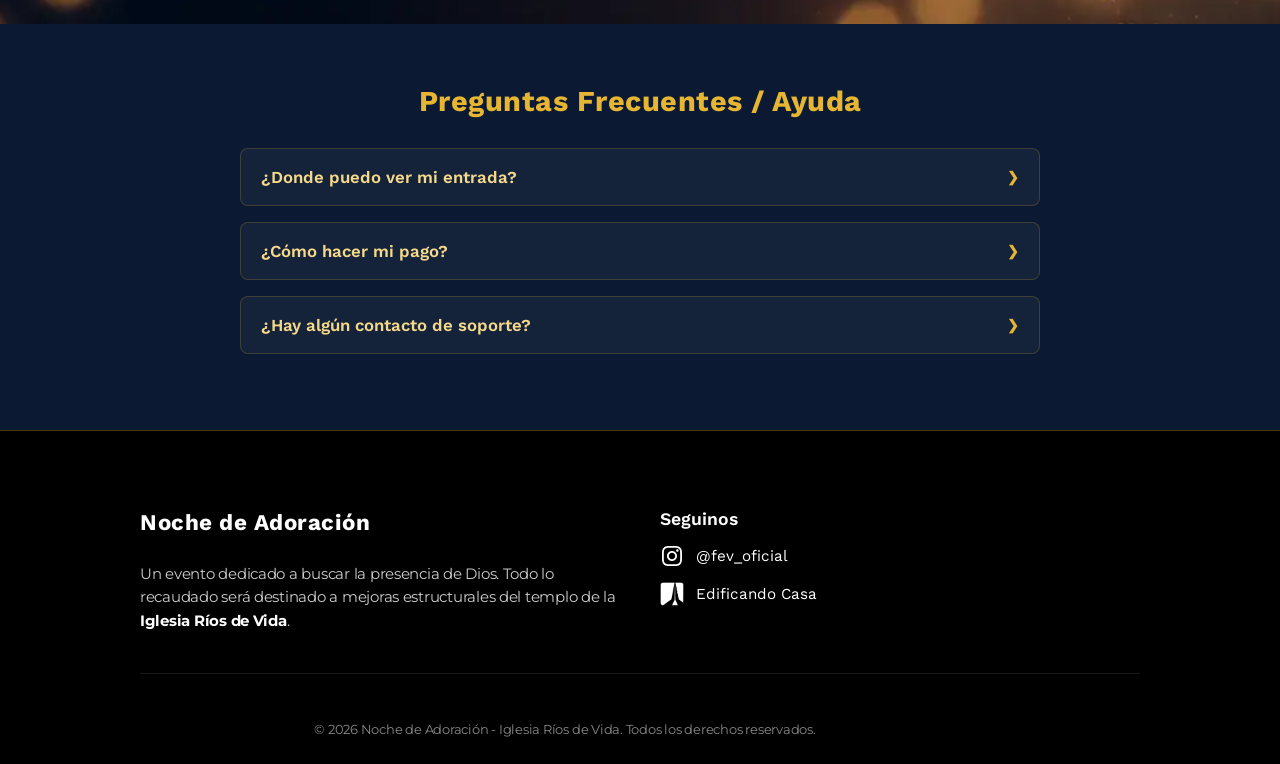
==== commit 1cc475d0: "mas cambios para Flor" ====
--- a/index.html
+++ b/index.html
@@ -233,9 +233,8 @@
               <strong>"Volver al sitio"</strong> (ver imagen de ejemplo), esto te redireccionará a tus entradas para
               descargar.</p>
     
-            <!-- Reemplazá 'ruta/a/tu-imagen.jpg' por la imagen de ejemplo -->
             <div class="ejemplo-pago">
-              <img src="images/ejemplo-volver-recorte.webp" alt="Ejemplo de botón Volver al sitio en Mercado Pago" />
+              <img src="images/mp-flor-ejemplo.webp" alt="Ejemplo de botón Volver al sitio en Mercado Pago" />
             </div>
     
             <p class="nota-pago">✨ Una vez verificado tu pago, la entrada tendrá validez para su uso y se te enviará un mail
@@ -275,6 +274,14 @@
             <img src="images/instagram-svgrepo-com(1).svg" alt="Instagram" class="social-icon">
             <span>@fev_oficial</span>
           </a>
+
+          <!-- Enlace Edificando Casa -->
+          <a href="https://riosdevidafciovarela-sys.github.io/edificando-casa.html" target="_blank" rel="noopener noreferrer"
+            aria-label="Edificando Casa">
+            <!-- Guardá la imagen que me mostraste como 'edificando-casa-logo.png' -->
+            <img src="images/logo-rios-de-vida.png" alt="Edificando Casa" class="footer-icon">
+            <span>Edificando Casa</span>
+          </a>
         </div>
       </div>
   
--- a/styles/hadevenir.css
+++ b/styles/hadevenir.css
@@ -660,6 +660,40 @@
   font-size: 0.8rem;
 }
 
+/* Lista de enlaces/redes alineados en vertical */
+.social-links {
+  display: flex;
+  flex-direction: column;
+  gap: 14px;
+  /* Espacio entre el enlace de Instagram y Edificando Casa */
+}
+
+.social-links a {
+  display: inline-flex;
+  align-items: center;
+  gap: 12px;
+  color: #ffffff;
+  text-decoration: none;
+  font-size: 0.95rem;
+  transition: opacity 0.3s ease, transform 0.2s ease;
+}
+
+.social-links a:hover {
+  opacity: 0.85;
+  color: #F5D98A;
+  /* Cambia a dorado sutil al pasar el mouse */
+  transform: translateX(3px);
+  /* Pequeño desplazamiento a la derecha */
+}
+
+/* Íconos con tamaño uniforme */
+.footer-icon {
+  width: 24px;
+  height: 24px;
+  object-fit: contain;
+  border-radius: 4px;
+}
+
 /* Adaptación Mobile */
 @media (max-width: 600px) {
   .footer-container {
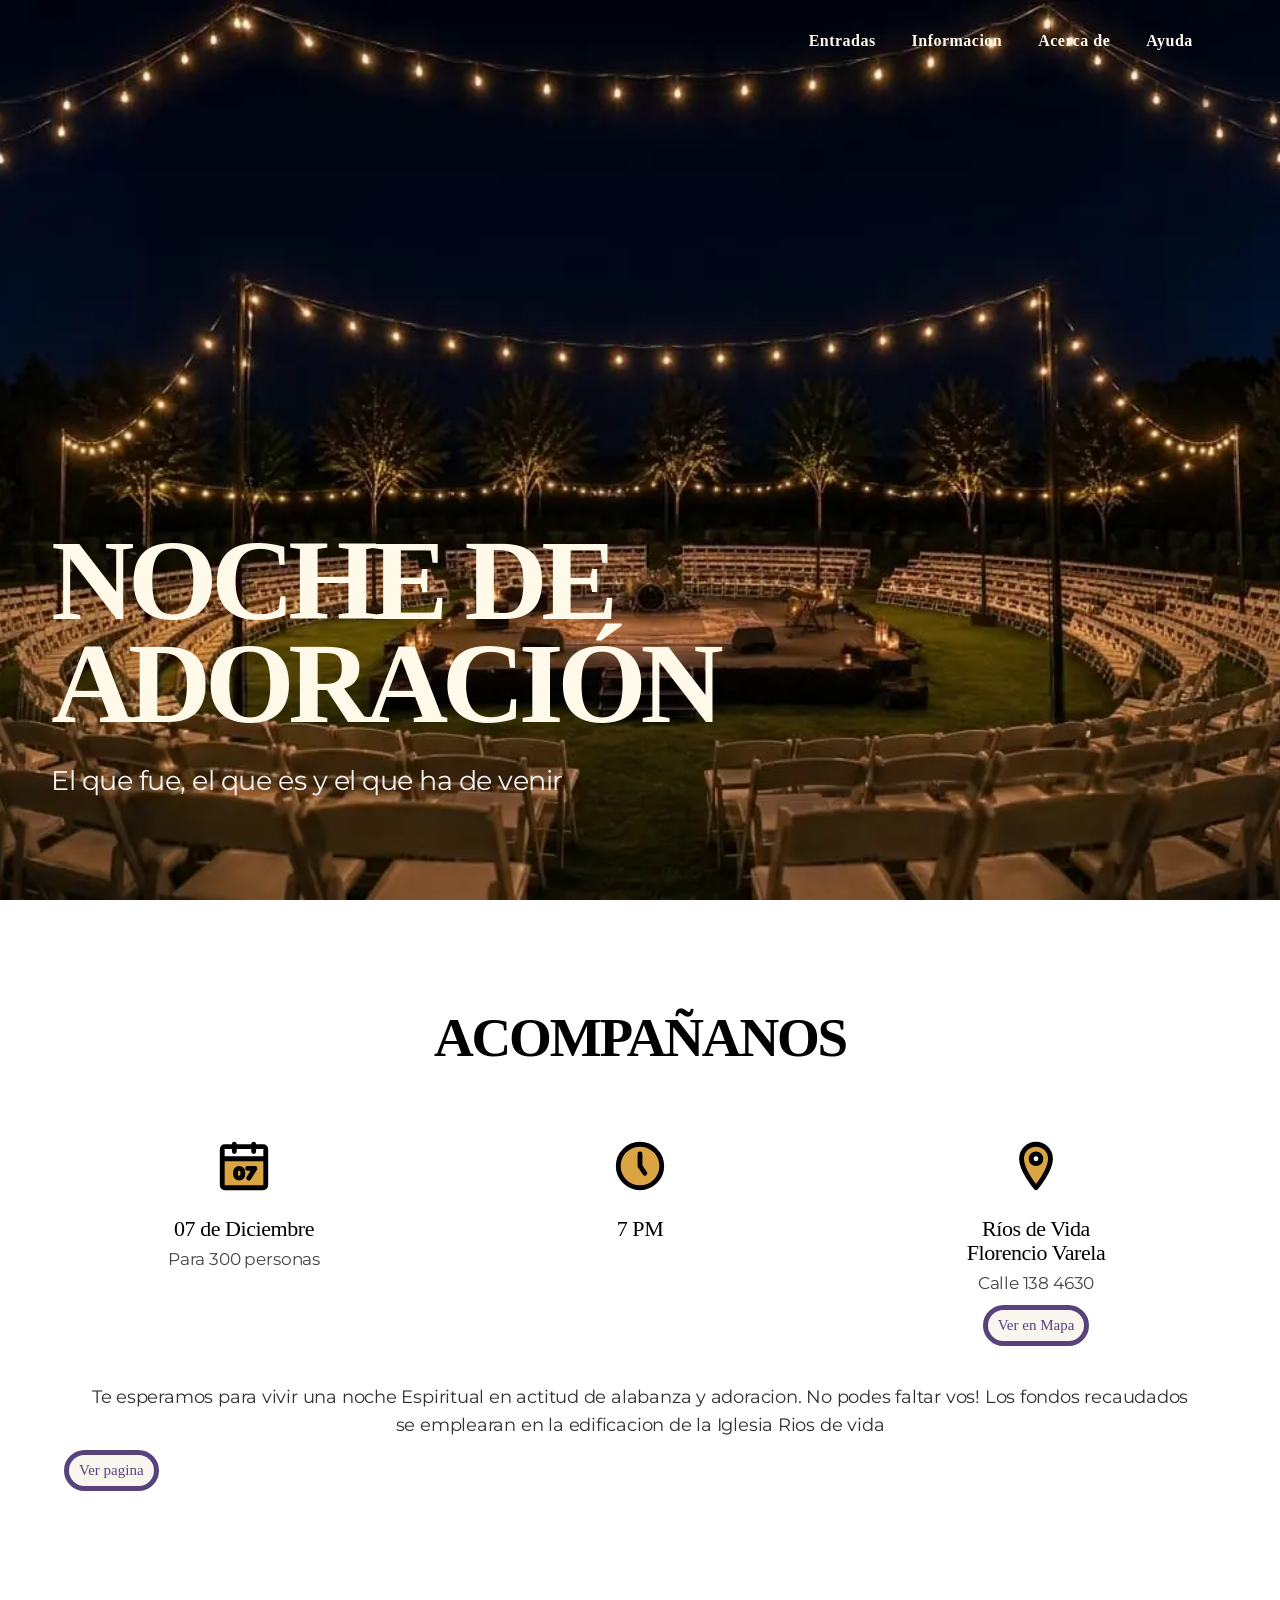
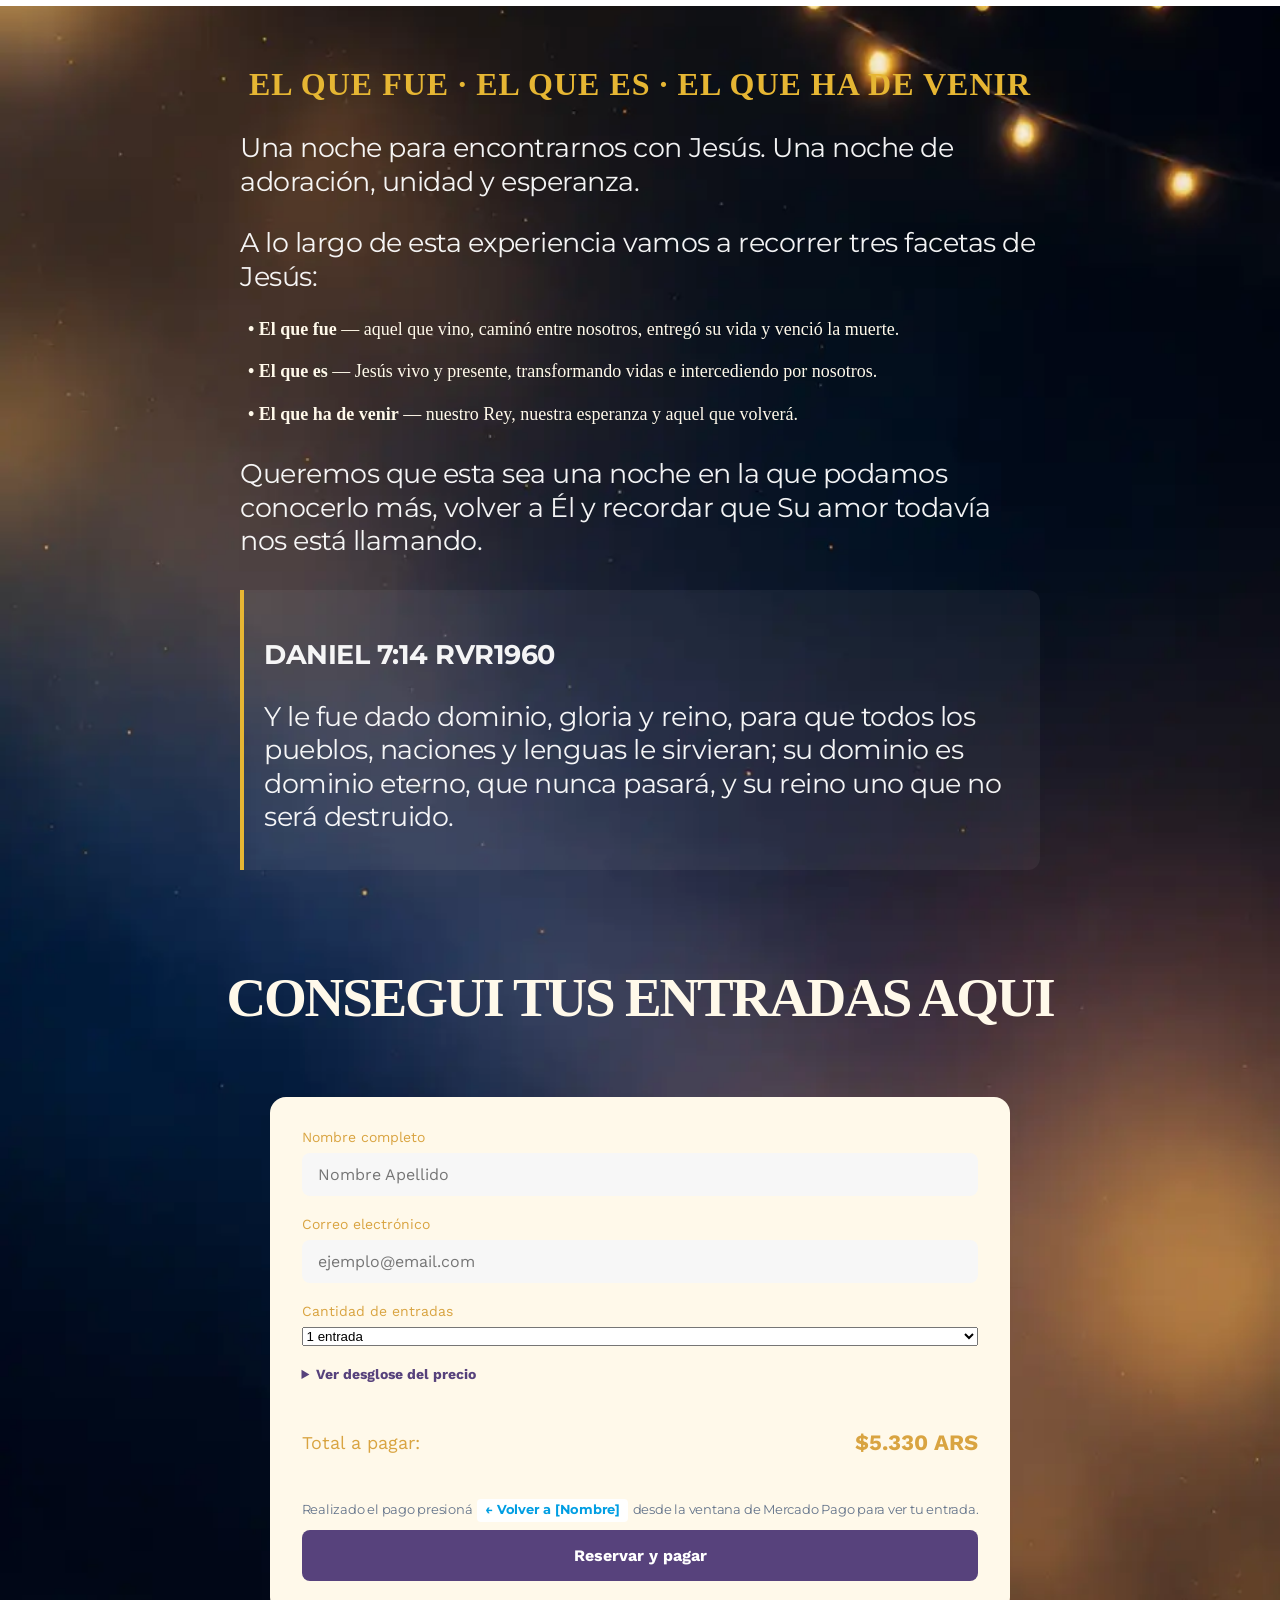
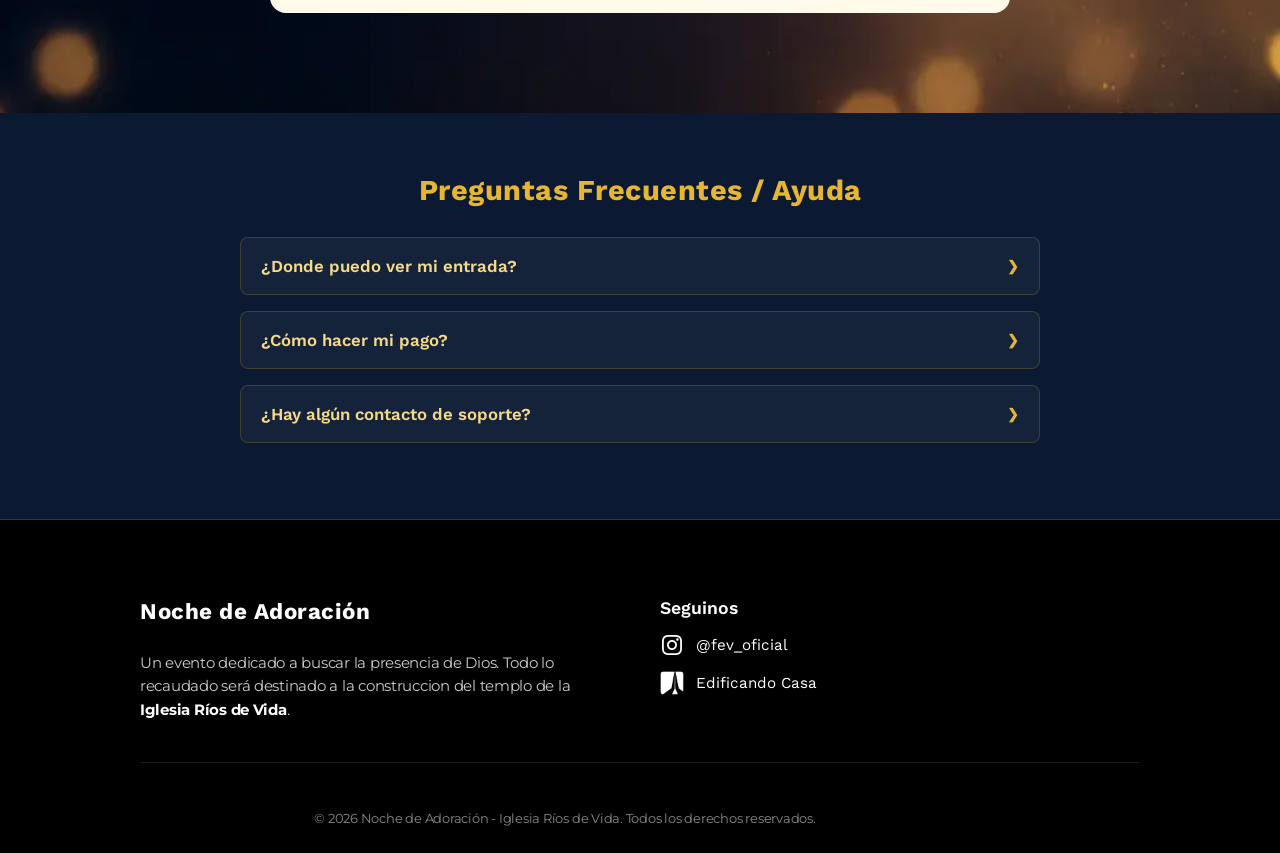
==== commit 4e12c023: "Pagina" ====
--- a/index.html
+++ b/index.html
@@ -86,7 +86,13 @@
 
         <p class="features-description">
           Te esperamos para vivir una noche Espiritual en actitud de alabanza y adoracion. No podes faltar vos!
+          Los fondos recaudados se emplearan en la edificacion de la Iglesia Rios de vida
         </p>
+        <div>
+          <a href="https://riosdevidafciovarela-sys.github.io/edificando-casa.html"
+            target="_blank" class="ver-ubicacion">
+            Ver pagina
+          </a>
         
     </section>
 
@@ -260,7 +266,7 @@
       <div class="footer-col info-col">
         <h3 class="footer-brand">Noche de Adoración</h3>
         <p class="footer-desc">
-          Un evento dedicado a buscar la presencia de Dios. Todo lo recaudado será destinado a mejoras estructurales del
+          Un evento dedicado a buscar la presencia de Dios. Todo lo recaudado será destinado a la construccion del
           templo de la <strong>Iglesia Ríos de Vida</strong>.
         </p>
       </div>
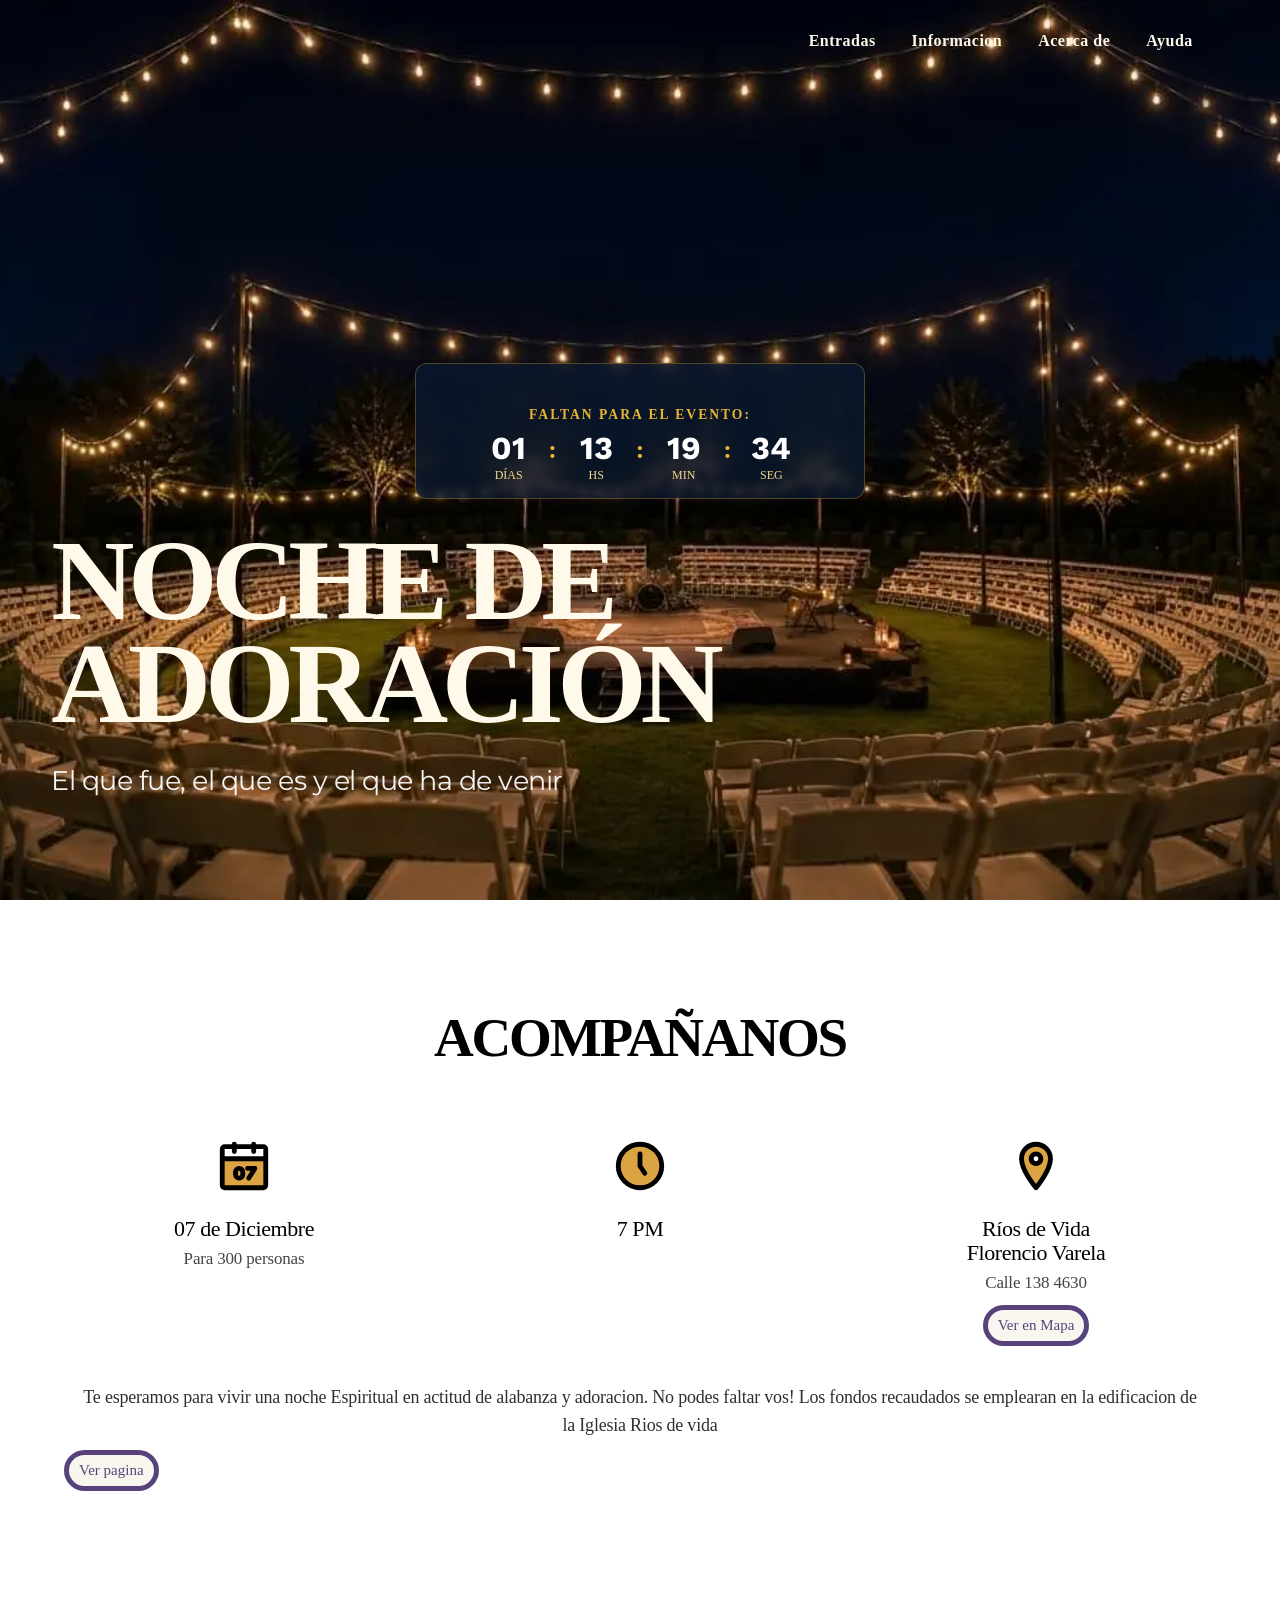
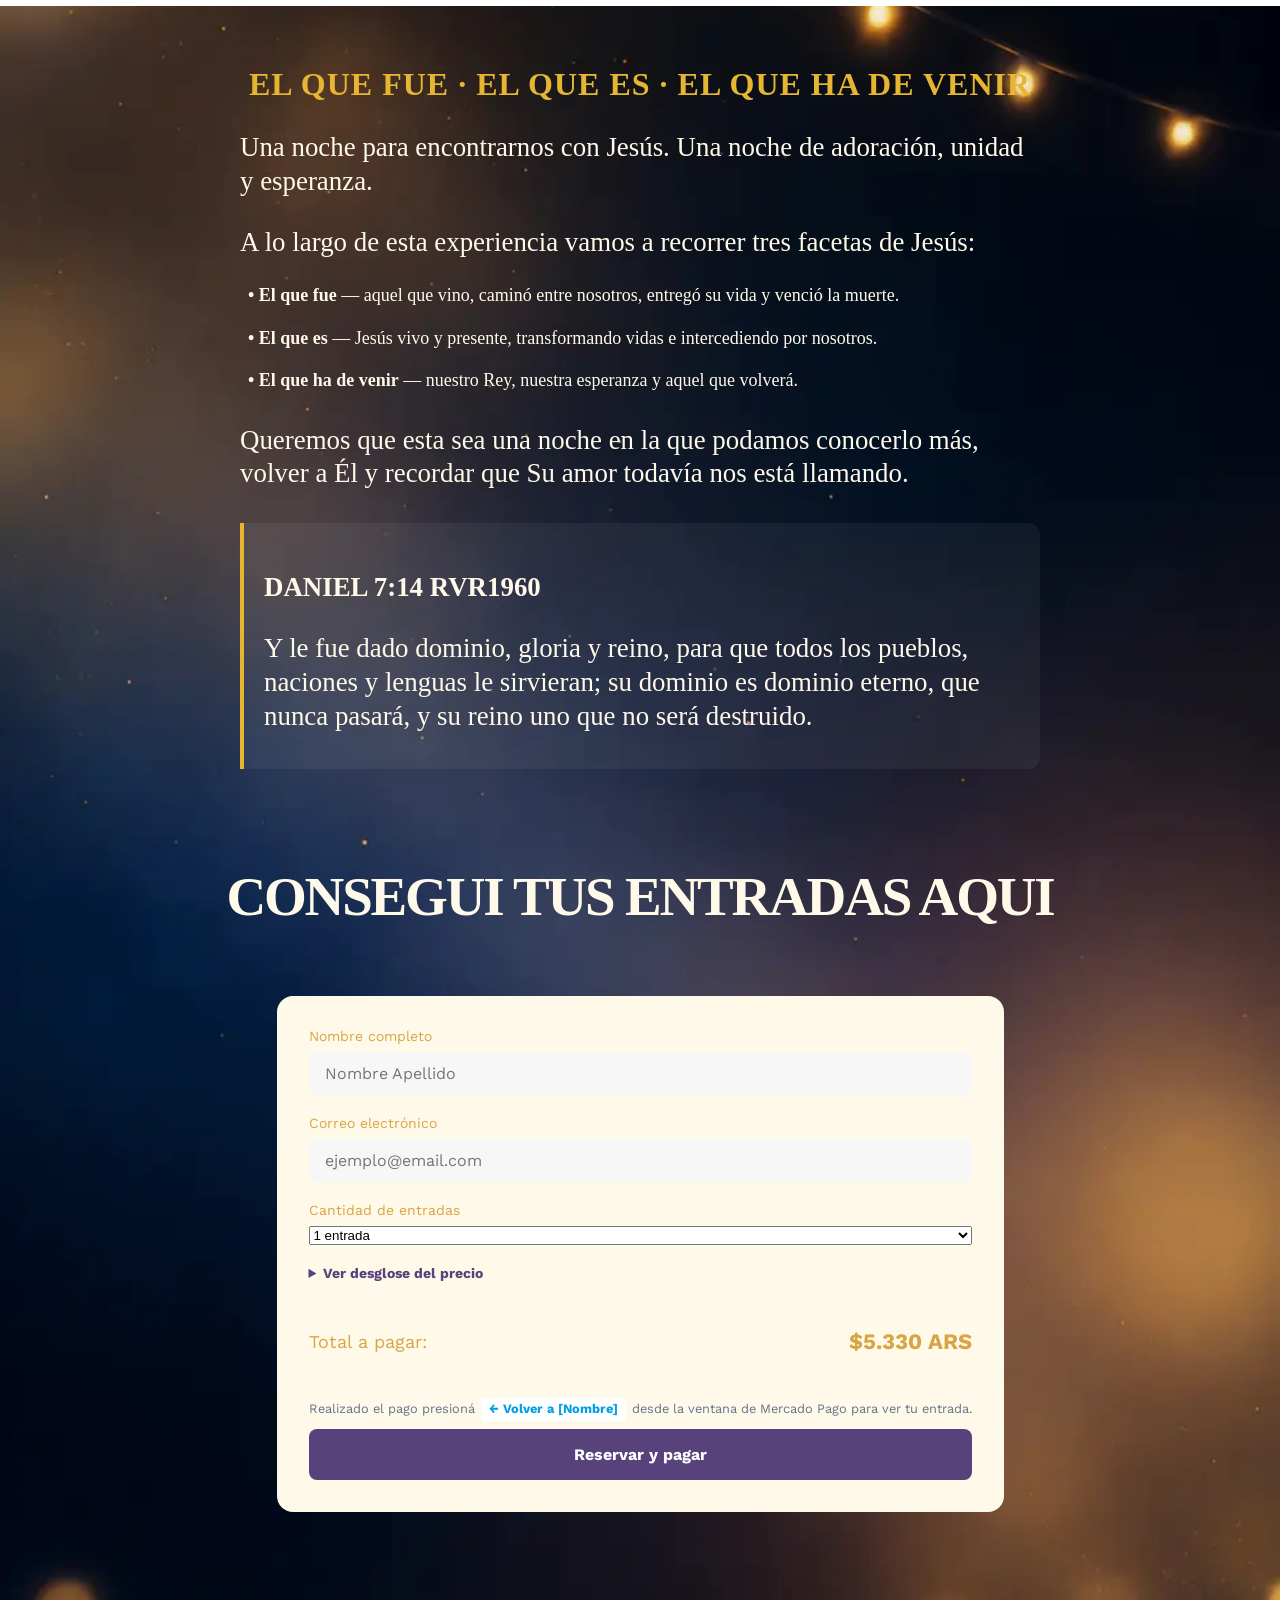
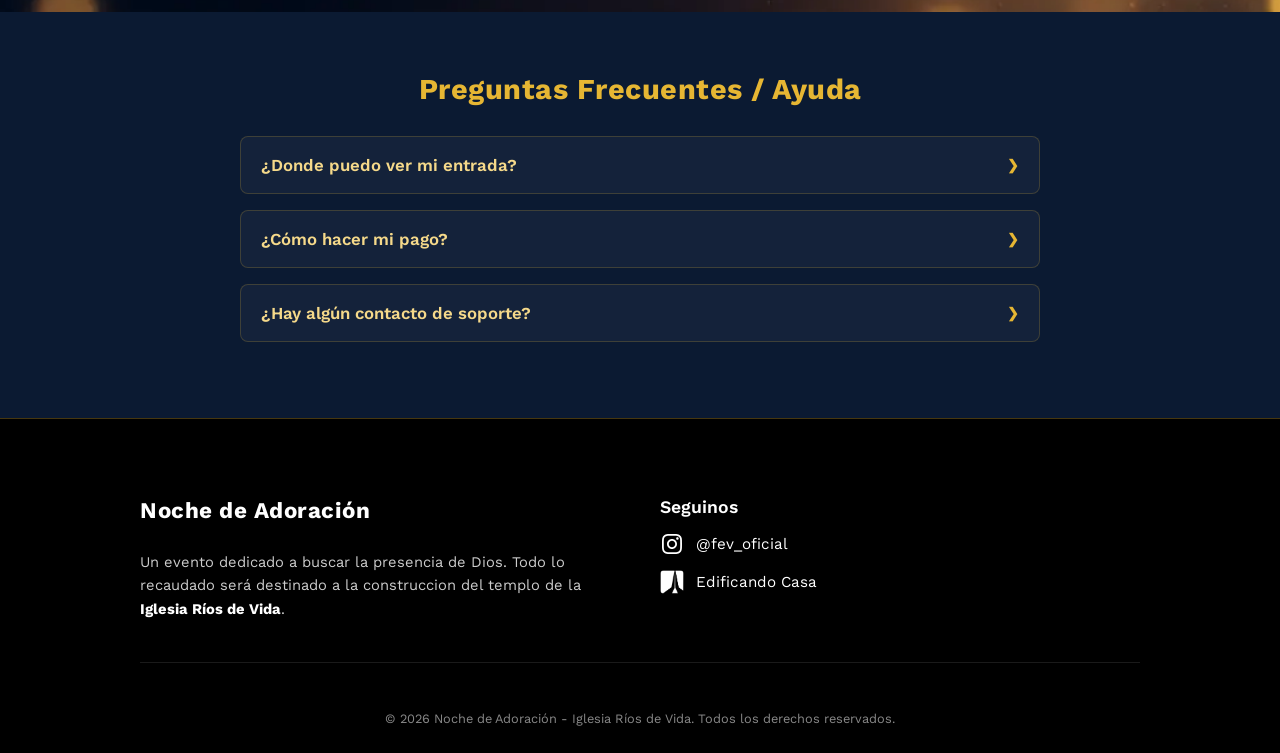
==== commit 470ba1d4: "Timer" ====
--- a/index.html
+++ b/index.html
@@ -43,8 +43,34 @@
     <section class="hero">
       <img src="images/hero-imagen-banner.webp" alt="Lugar de Adoracion" class="hero-bg">
       <div class="hero-content">
+        <!-- CONTADOR REGRESIVO (Va acá arriba del título) -->
+        <div class="countdown-container">
+          <p class="countdown-label">FALTAN PARA EL EVENTO:</p>
+          <div id="countdown" class="countdown-box">
+            <div class="time-card">
+              <span id="days">00</span>
+              <small>Días</small>
+            </div>
+            <span class="colon">:</span>
+            <div class="time-card">
+              <span id="hours">00</span>
+              <small>Hs</small>
+            </div>
+            <span class="colon">:</span>
+            <div class="time-card">
+              <span id="minutes">00</span>
+              <small>Min</small>
+            </div>
+            <span class="colon">:</span>
+            <div class="time-card">
+              <span id="seconds">00</span>
+              <small>Seg</small>
+            </div>
+          </div>
+        </div>
+
         <h1>Noche de adoración</h1>
-        <p>El que fue, el que es y el que ha de venir</p>
+        <p class="hero-subtitle">El que fue, el que es y el que ha de venir</p>
       </div>
     </section>
 
--- a/styles/hadevenir.css
+++ b/styles/hadevenir.css
@@ -67,7 +67,7 @@
   text-transform: uppercase;
 }
 
-p {
+.hero-subtitle {
   max-width: 850px;
   margin: 28px 0 0;
   font-size: clamp(18px, 2.1vw, 30px);
@@ -705,4 +705,67 @@
   .social-links a {
     justify-content: center;
   }
+}
+
+/* --- COUNTDOWN (MOBILE FIRST) --- */
+.countdown-container {
+  display: flex;
+  flex-direction: column;
+  align-items: center;
+  justify-content: center;
+  margin: 0 auto 190px auto;
+  padding: 10px 15px;
+  background-color: rgba(11, 26, 50, 0.7);
+  /* Transparente nocturno */
+  border: 1px solid rgba(230, 182, 51, 0.3);
+  /* Borde dorado sutil */
+  border-radius: 12px;
+  backdrop-filter: blur(5px);
+  /* Efecto vidrio esmerilado */
+  max-width: 90%;
+}
+
+.countdown-label {
+  color: #e6b633;
+  font-size: 0.75rem;
+  font-weight: 700;
+  letter-spacing: 1.5px;
+  margin-bottom: 8px;
+  text-transform: uppercase;
+}
+
+.countdown-box {
+  display: flex;
+  align-items: center;
+  gap: 6px;
+  color: #ffffff;
+}
+
+.time-card {
+  display: flex;
+  flex-direction: column;
+  align-items: center;
+  min-width: 42px;
+}
+
+.time-card span {
+  font-size: 1.4rem;
+  font-weight: 700;
+  color: #ffffff;
+  line-height: 1;
+  font-family: 'Work Sans', sans-serif;
+}
+
+.time-card small {
+  font-size: 0.65rem;
+  color: #F5D98A;
+  margin-top: 4px;
+  text-transform: uppercase;
+}
+
+.colon {
+  color: #e6b633;
+  font-size: 1.2rem;
+  font-weight: 700;
+  margin-top: -12px;
 }
--- a/styles/hadevenir-large.css
+++ b/styles/hadevenir-large.css
@@ -224,4 +224,39 @@
   .footer-bottom {
     flex-direction: row;
   }
+}
+
+/* Estilos para pantallas grandes (-large.css) */
+@media (min-width: 768px) {
+  .countdown-container {
+    padding: 15px 30px;
+    max-width: 450px;
+    margin-bottom: 30px;
+  }
+
+  .countdown-label {
+    font-size: 0.85rem;
+    letter-spacing: 2px;
+  }
+
+  .countdown-box {
+    gap: 12px;
+  }
+
+  .time-card {
+    min-width: 55px;
+  }
+
+  .time-card span {
+    font-size: 2rem;
+  }
+
+  .time-card small {
+    font-size: 0.75rem;
+  }
+
+  .colon {
+    font-size: 1.6rem;
+    margin-top: -14px;
+  }
 }
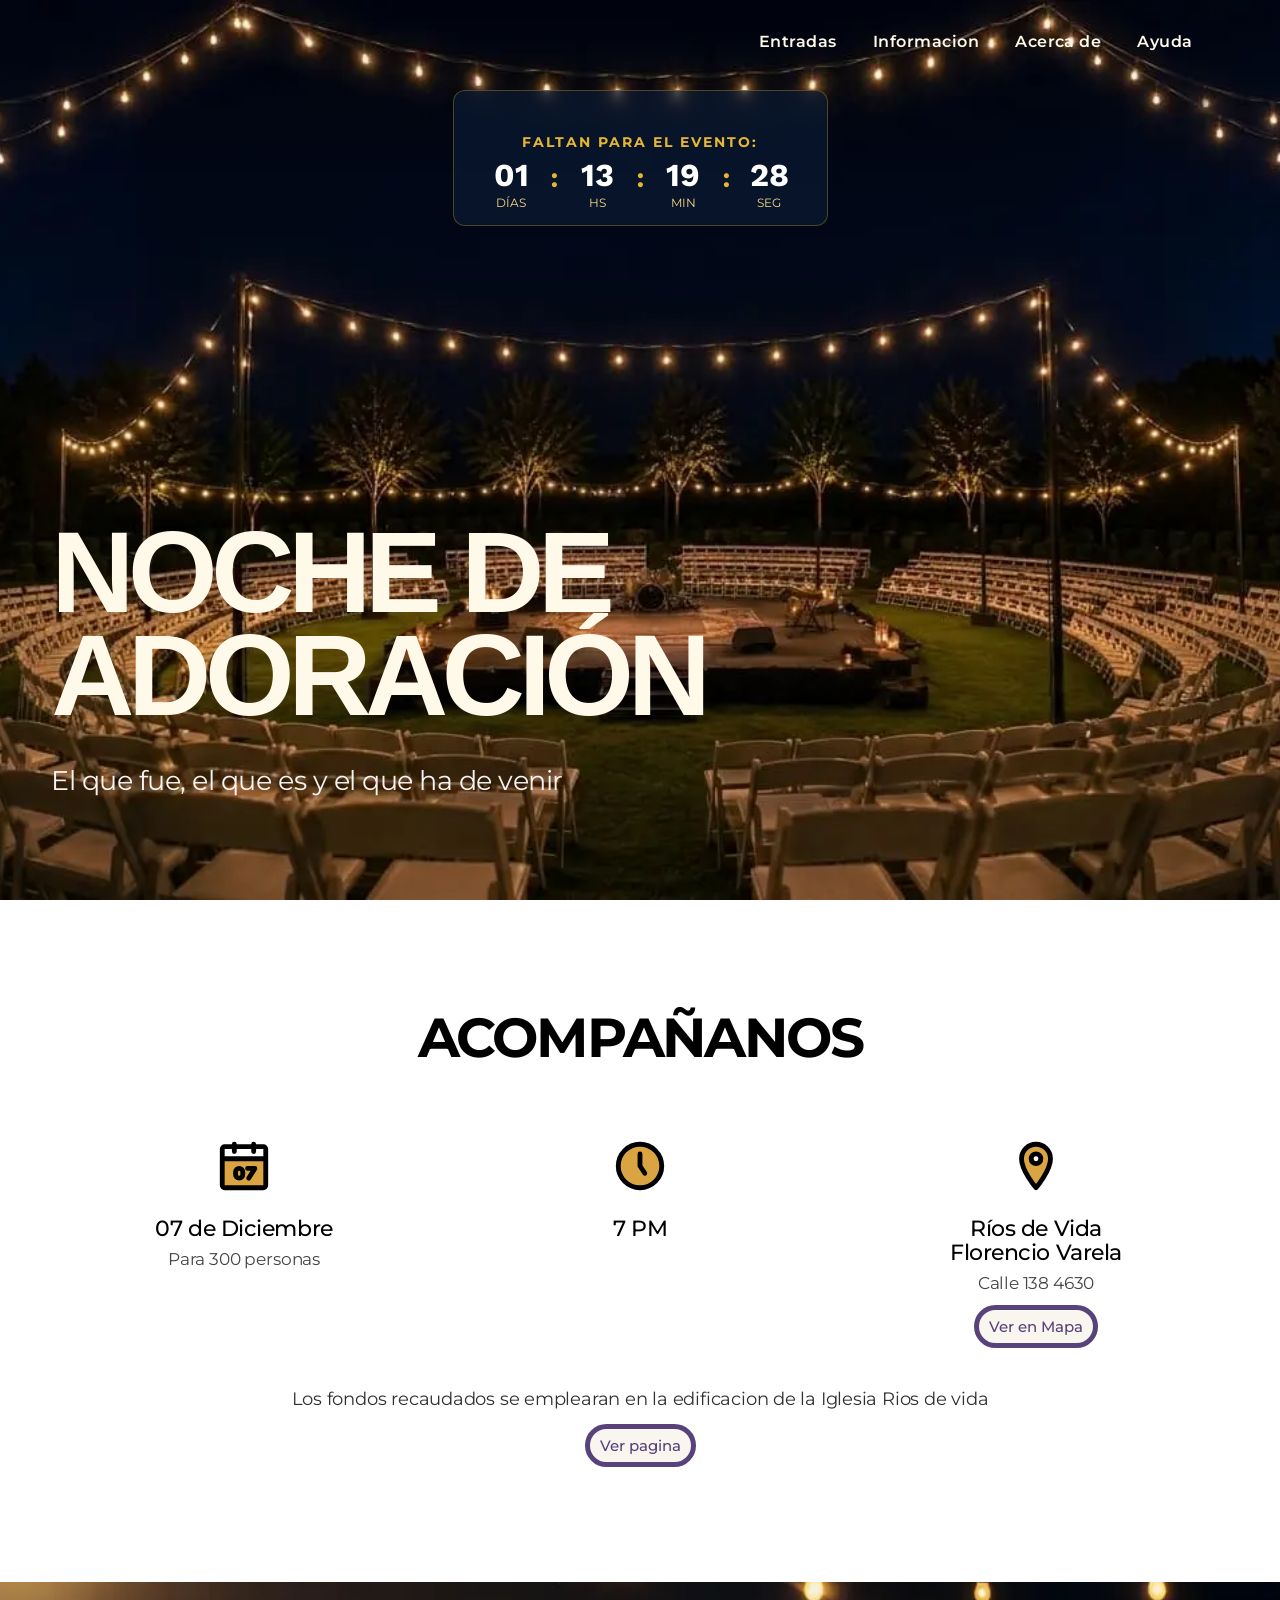
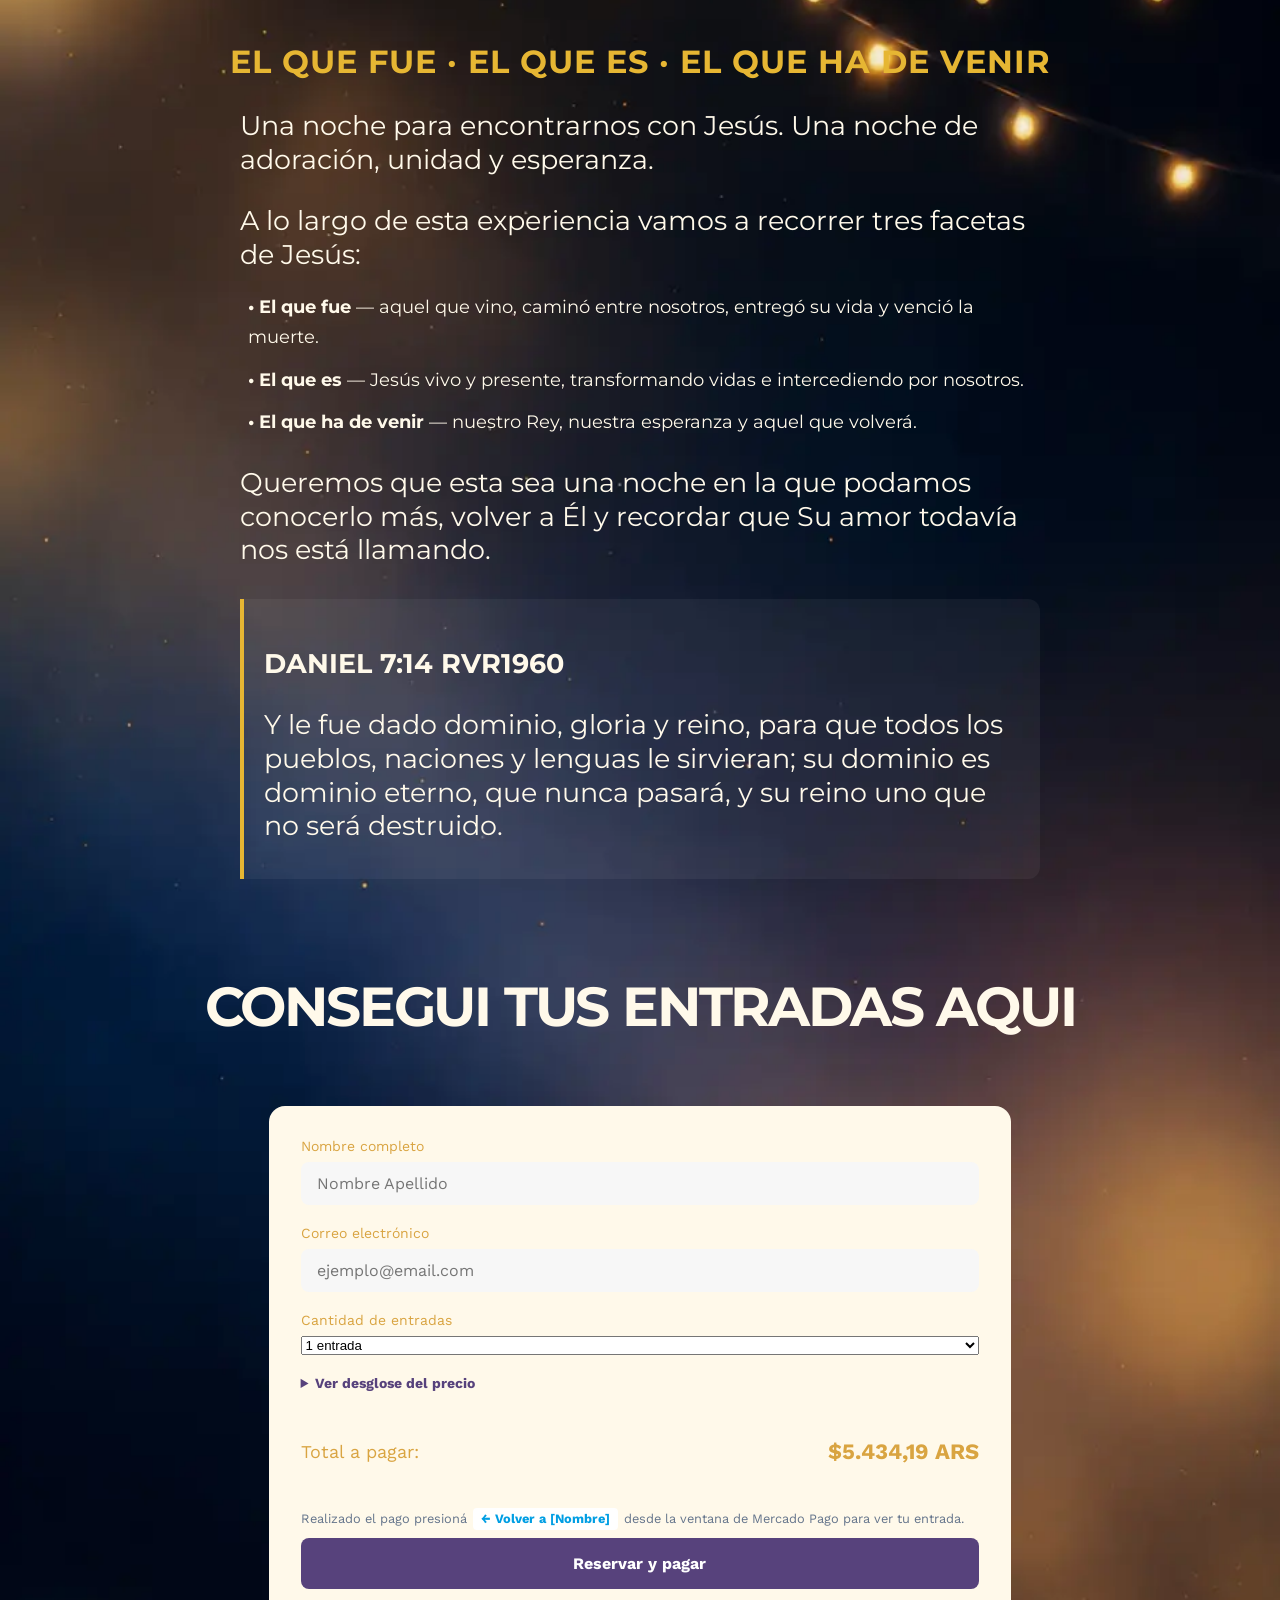
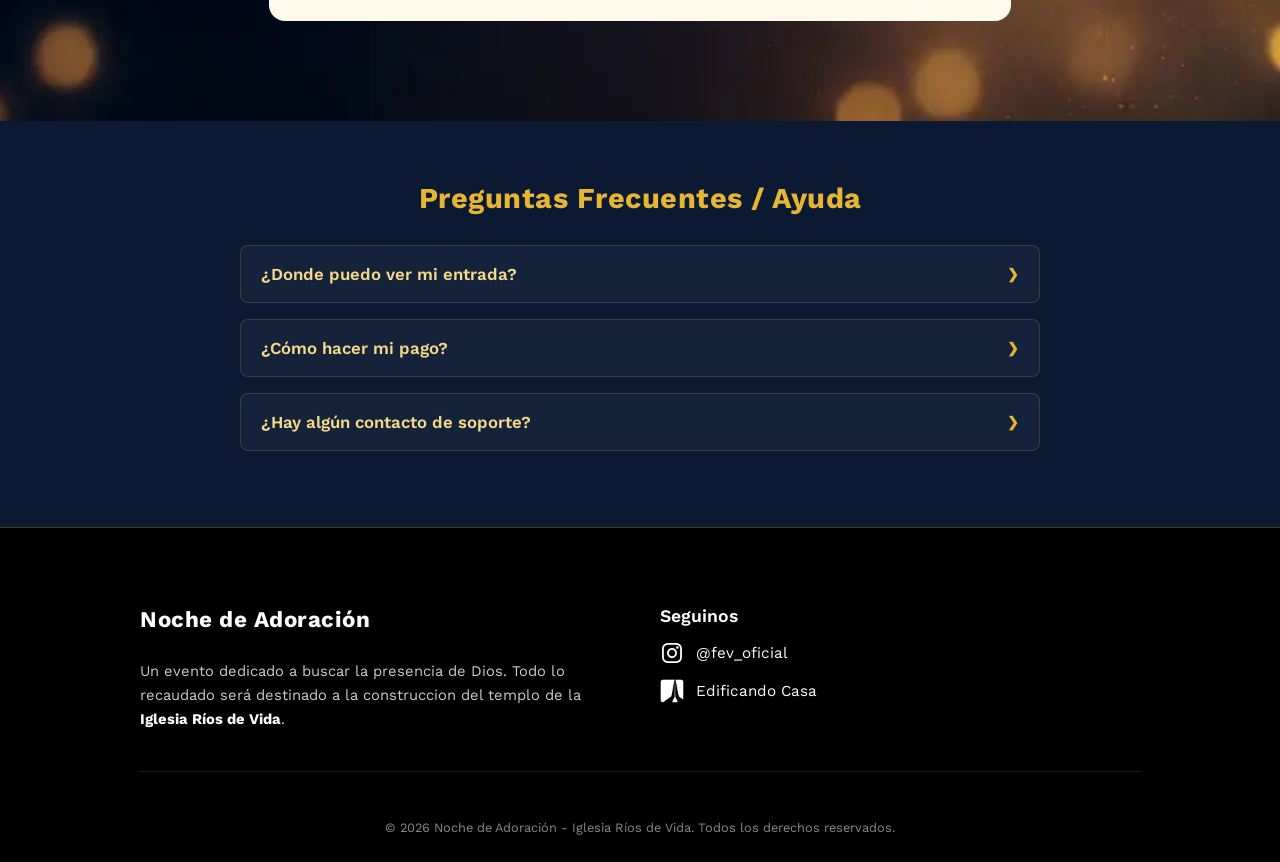
==== commit 4547b358: "Cambios Finales para entrega" ====
--- a/index.html
+++ b/index.html
@@ -69,8 +69,10 @@
           </div>
         </div>
 
-        <h1>Noche de adoración</h1>
-        <p class="hero-subtitle">El que fue, el que es y el que ha de venir</p>
+        <div class="hero-text-block">
+          <h1>NOCHE DE ADORACIÓN</h1>
+          <p class="hero-subtitle">El que fue, el que es y el que ha de venir</p>
+        </div>
       </div>
     </section>
 
@@ -110,15 +112,16 @@
           </article>
         </div>
 
-        <p class="features-description">
-          Te esperamos para vivir una noche Espiritual en actitud de alabanza y adoracion. No podes faltar vos!
-          Los fondos recaudados se emplearan en la edificacion de la Iglesia Rios de vida
-        </p>
-        <div>
+        <div class="recaudacion">
+          <p class="features-description">
+            Los fondos recaudados se emplearan en la edificacion de la Iglesia Rios de vida
+          </p>
+          
           <a href="https://riosdevidafciovarela-sys.github.io/edificando-casa.html"
-            target="_blank" class="ver-ubicacion">
-            Ver pagina
-          </a>
+              target="_blank" class="ver-ubicacion">
+              Ver pagina
+            </a>
+        </div>
         
     </section>
 
@@ -202,7 +205,11 @@
                 </div>
                 <div class="desglose-linea">
                   <span>Cargo Mercado Pago (6,60%)</span>
-                  <span id="desglose-cargo">$434,19 ARS</span>
+                  <span id="desglose-comision">$358,84 ARS</span>
+                </div>
+                <div class="desglose-linea">
+                  <span>IVA sobre la comisión (21%)</span>
+                  <span id="desglose-iva">$75,36 ARS</span>
                 </div>
               </details>
 
--- a/styles/hadevenir.css
+++ b/styles/hadevenir.css
@@ -34,10 +34,36 @@
 .hero-content {
   width: min(92%, 1320px);
   margin: 0 auto;
-  padding-bottom: clamp(50px, 8vw, 105px);
+  /* Ocupa exactamente toda la pantalla del cel/pantalla */
+  height: 100svh;
+
+  /* Flexbox vertical */
+  display: flex;
+  flex-direction: column;
+  justify-content: space-between;
+  /* Empuja el contador arriba y el texto abajo */
+  align-items: flex-start;
+  /* Mantiene todo alineado a la izquierda */
+
+  /* Espaciado interno para que no toque los bordes ni el botón del menú */
+  padding-top: clamp(70px, 10vh, 100px);
+  /* Deja espacio para el menú hamburguesa */
+  padding-bottom: clamp(30px, 5vh, 60px);
+  /* Margen respecto al borde inferior */
+
   position: relative;
   z-index: 2;
   color: var(--font-color);
+  box-sizing: border-box;
+}
+
+.hero-text-block {
+  display: flex;
+  flex-direction: column;
+  gap: 8px;
+  /* Controla la separación justa entre el h1 y el subtítulo */
+  width: 100%;
+  text-align: left;
 }
 
 .hero-bg{
@@ -54,7 +80,7 @@
 }
 
 body {
-  /* Si pongo el Monserrat aca, cambio los titulos */
+  font-family: 'Montserrat', sans-serif;
 }
 
 h1{
@@ -65,6 +91,7 @@
   letter-spacing: -.055em;
   font-weight: 700;
   text-transform: uppercase;
+  font-family: 'Poppins',sans-serif;
 }
 
 .hero-subtitle {
@@ -74,7 +101,7 @@
   line-height: 1.25;
   letter-spacing: -.018em;
   color: rgba(255, 255, 255, .95);
-  font-family: 'Montserrat', sans-serif;
+  
 }
 
 /* El nav dentro del hero flotando a la derecha ≡ */
@@ -204,6 +231,12 @@
   line-height: 1.55;
   color: #303030;
   letter-spacing: -.012em;
+}
+
+.recaudacion {
+  display: flex;
+  flex-direction: column;
+  align-items: center;
 }
 
 /* SISTEMA DE ENTRADAS */
@@ -315,7 +348,6 @@
   color: var(--font-color);
 }
 
-/* Intento numero dos con IA */
 
 /* ============ CONTENEDOR CON FONDO ============ */
 
@@ -713,15 +745,16 @@
   flex-direction: column;
   align-items: center;
   justify-content: center;
-  margin: 0 auto 190px auto;
+
+  /* Centrado horizontal solo para el contador */
+  align-self: center;
+  margin: 0 auto;
+
   padding: 10px 15px;
   background-color: rgba(11, 26, 50, 0.7);
-  /* Transparente nocturno */
   border: 1px solid rgba(230, 182, 51, 0.3);
-  /* Borde dorado sutil */
   border-radius: 12px;
   backdrop-filter: blur(5px);
-  /* Efecto vidrio esmerilado */
   max-width: 90%;
 }
 
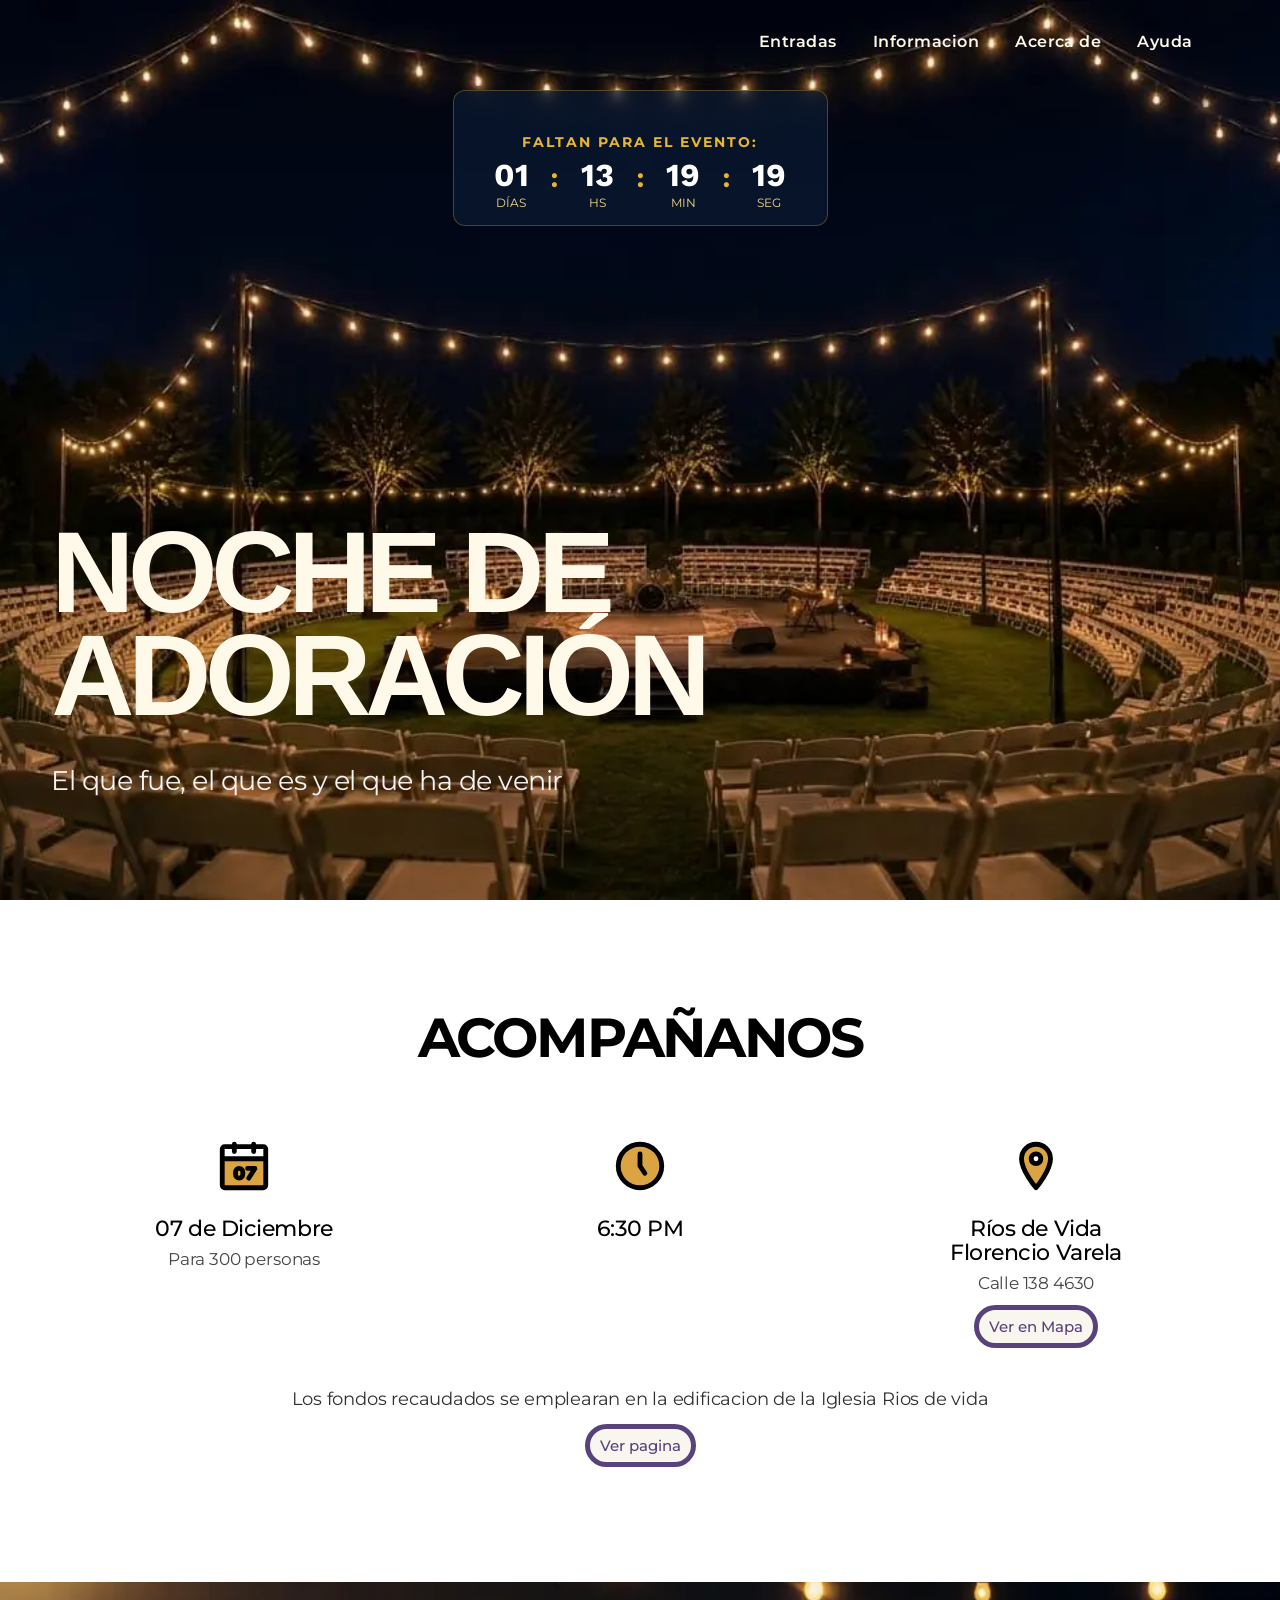
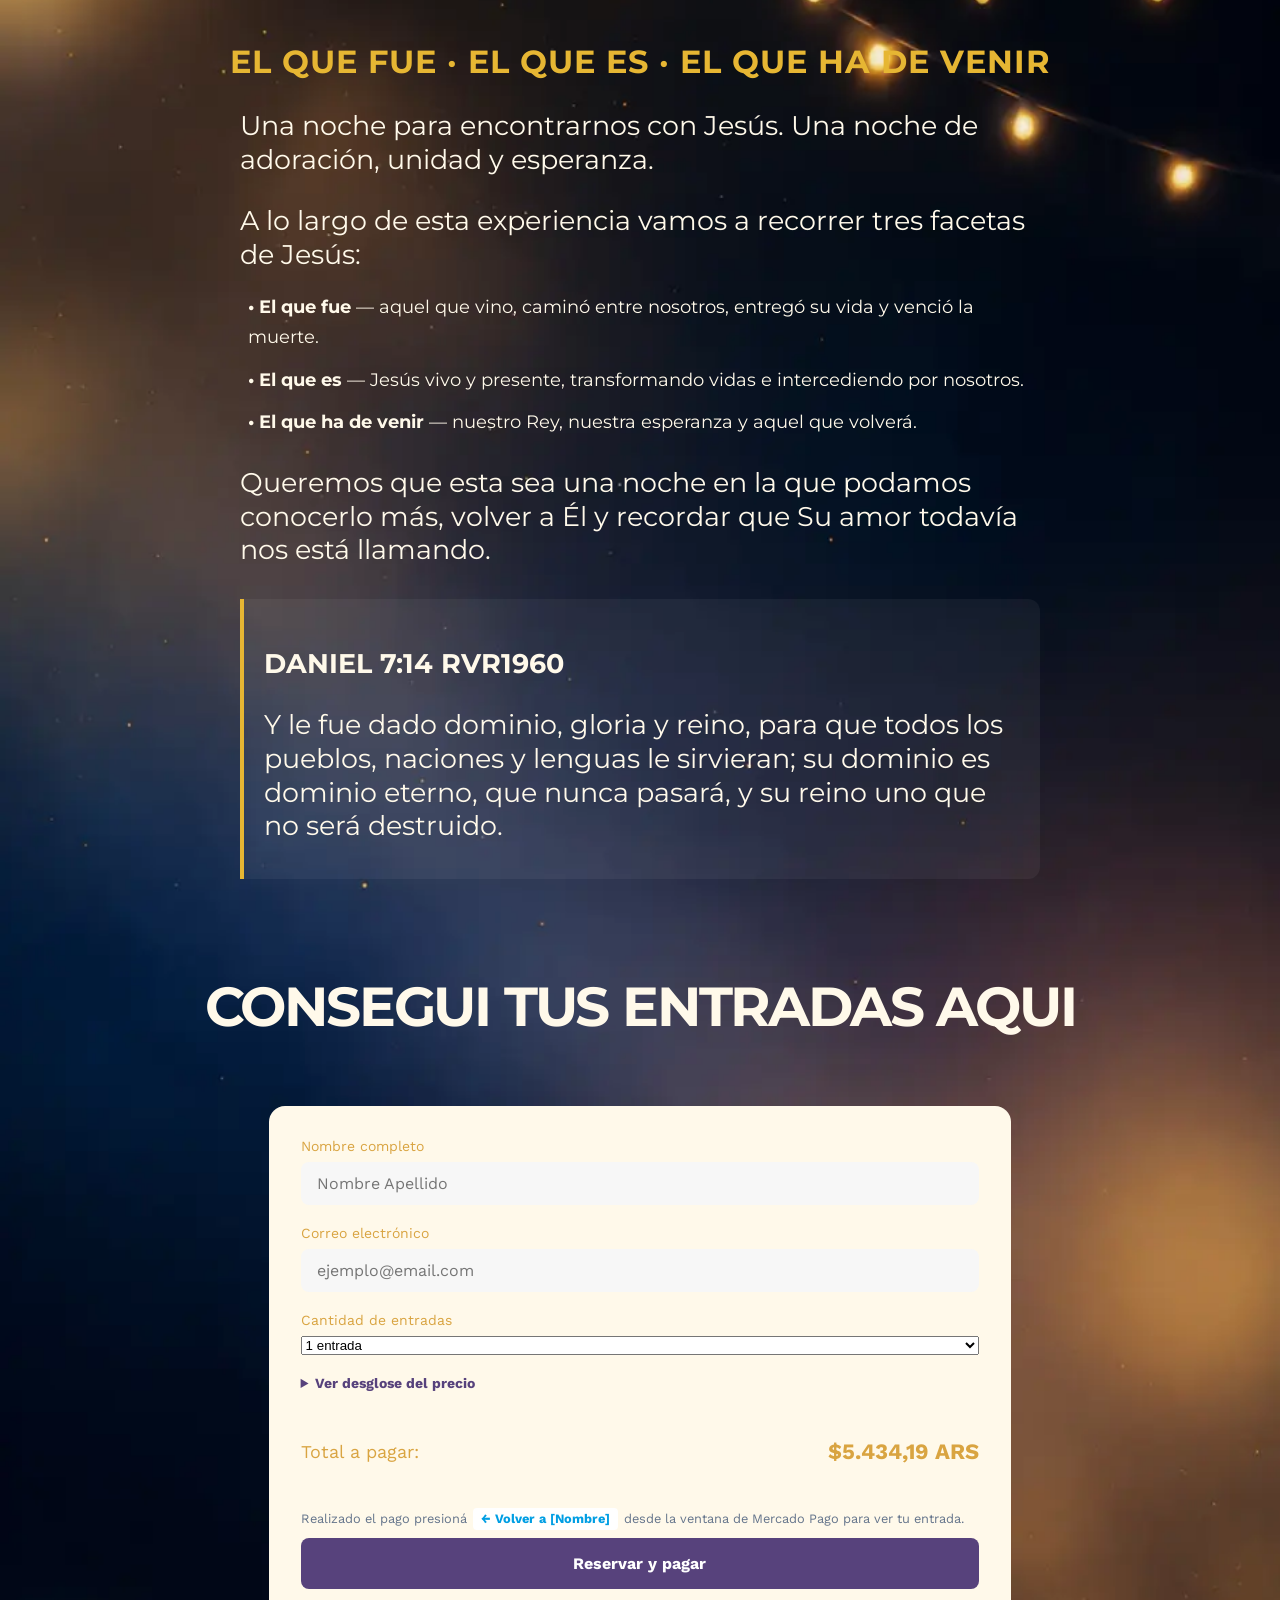
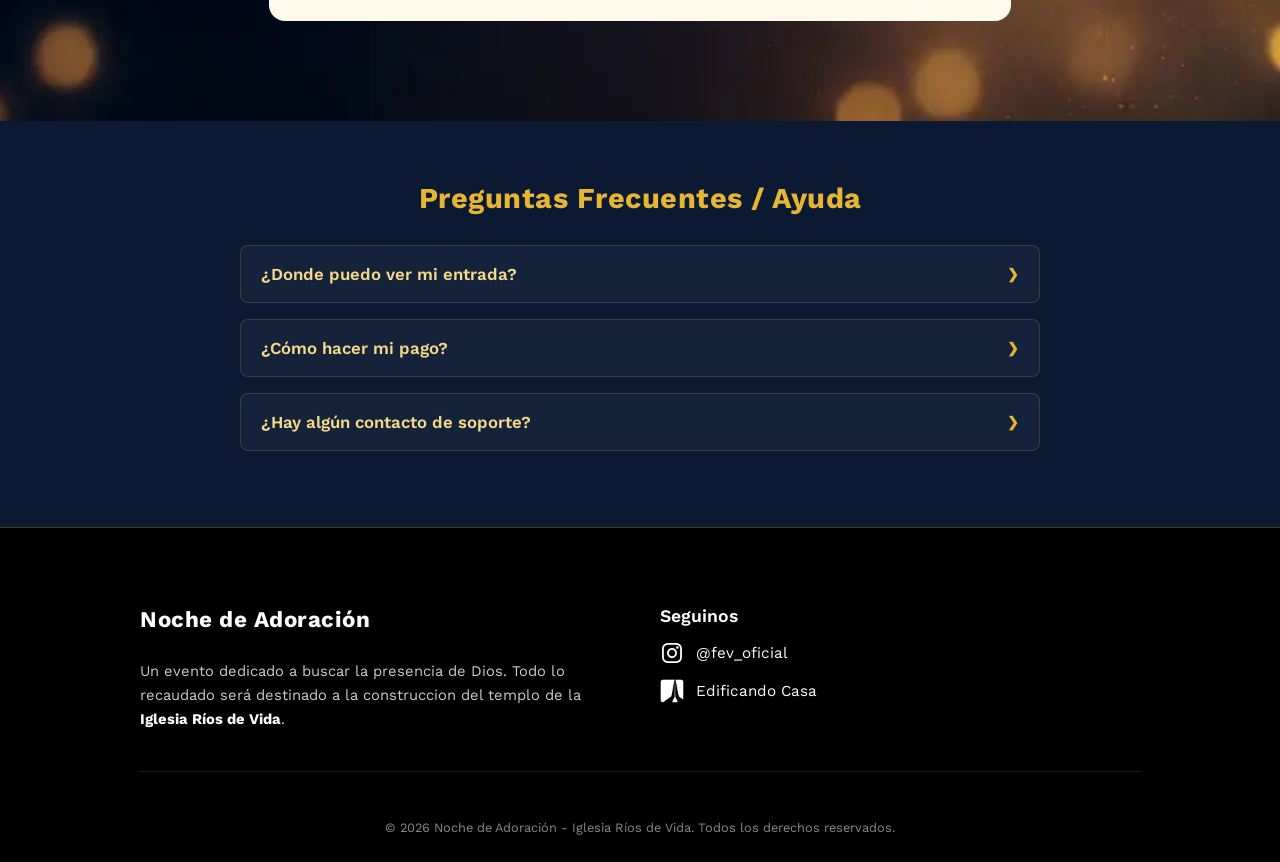
==== commit 466a3c6b: "seis y media es el evento" ====
--- a/index.html
+++ b/index.html
@@ -93,7 +93,7 @@
             <div class="feature-icon" aria-hidden="true">
               <img src="images/clock-svgrepo-com.svg" alt="hora">
             </div>
-            <h3>7 PM</h3>
+            <h3>6:30 PM</h3>
             <!-- <p>Toda la noche</p> -->
           </article>
     
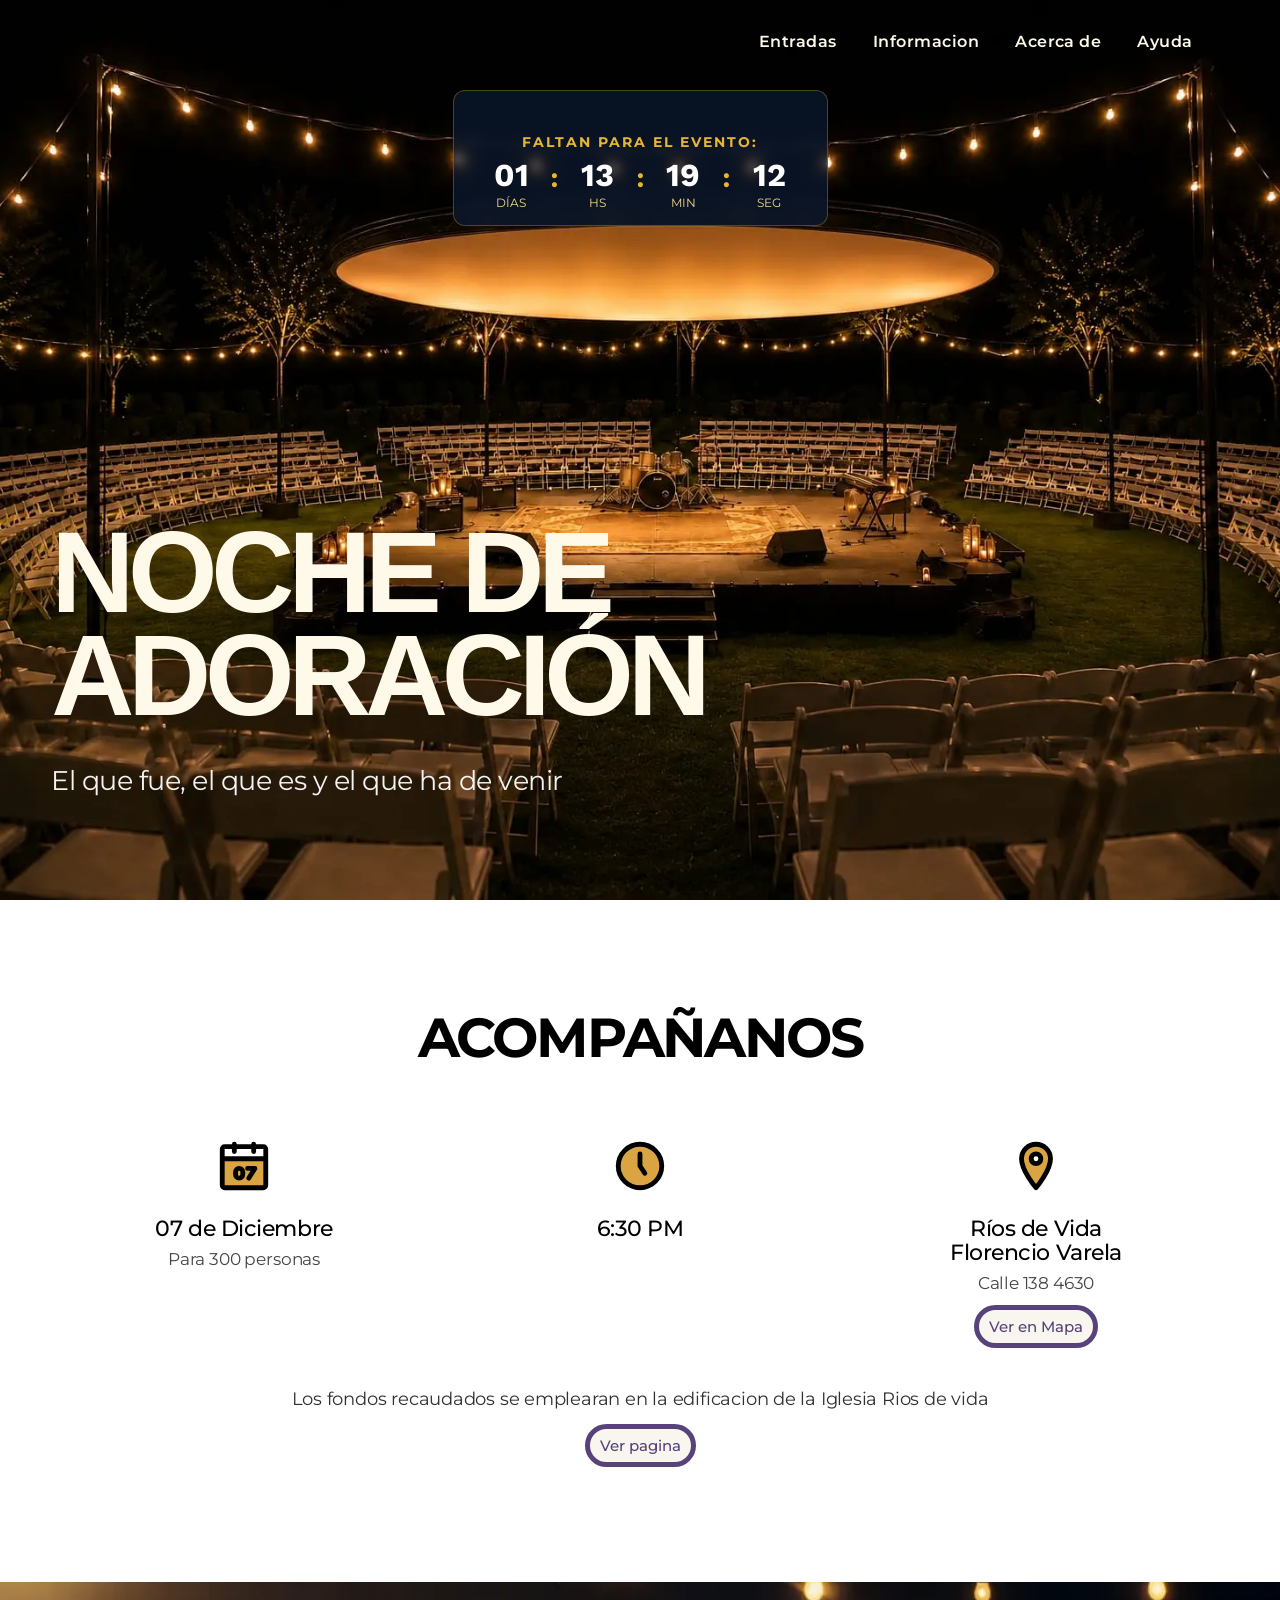
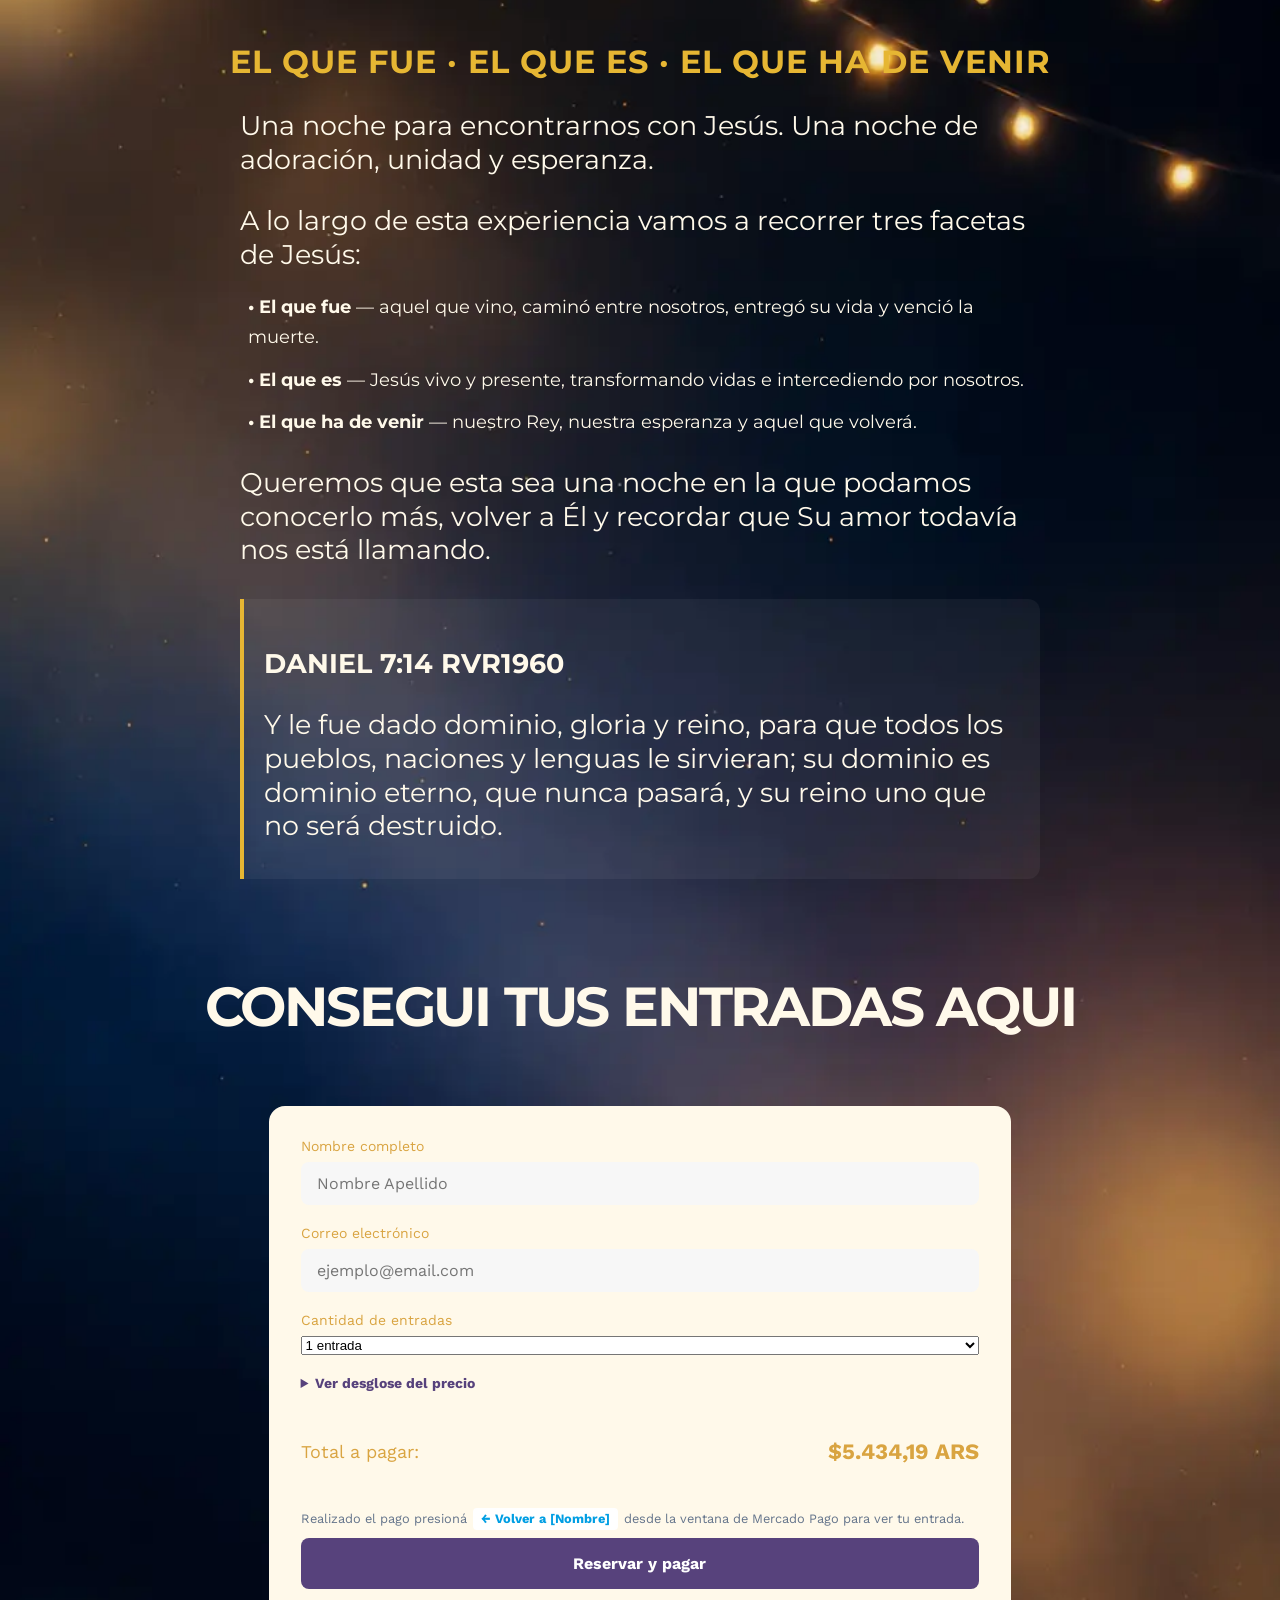
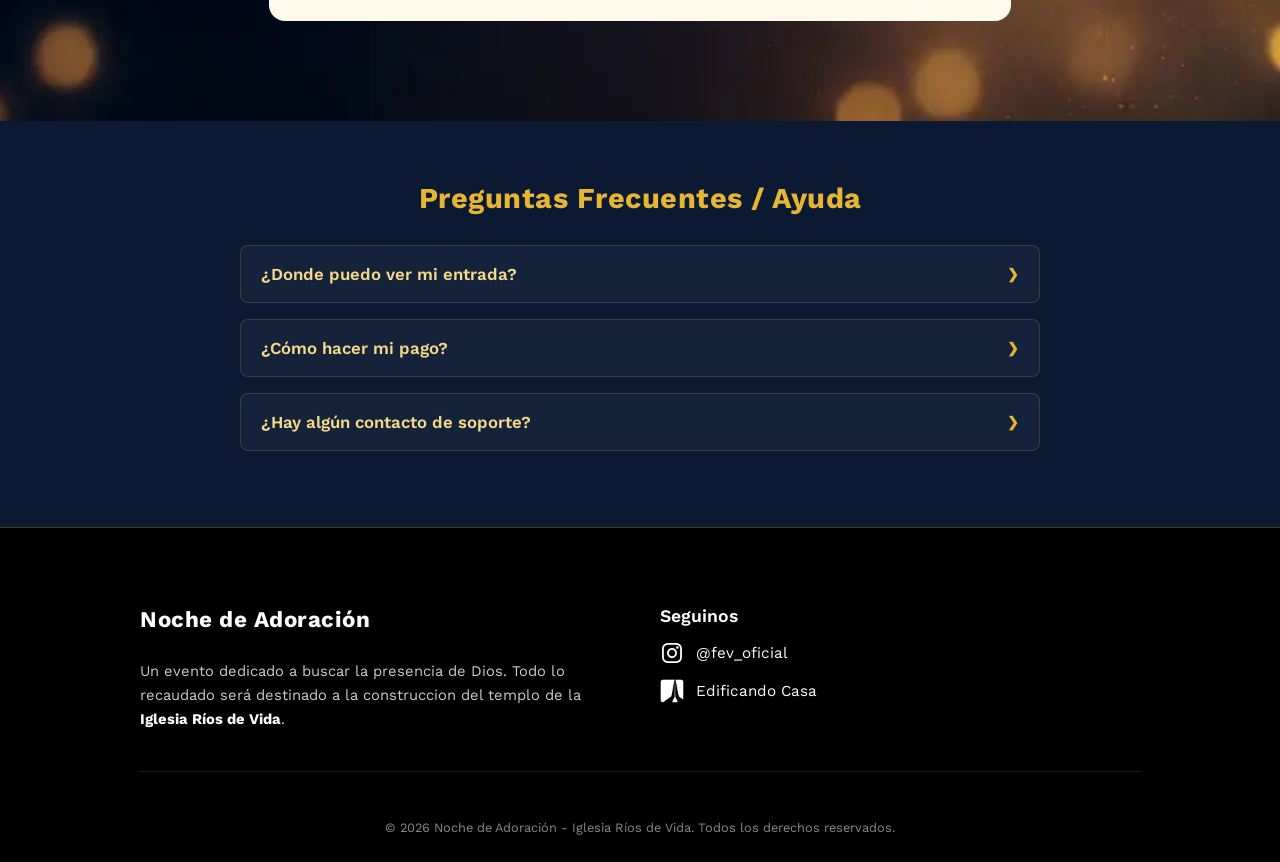
==== commit ebe8e5a9: "Platillo volador" ====
--- a/index.html
+++ b/index.html
@@ -41,7 +41,7 @@
 
   <main>
     <section class="hero">
-      <img src="images/hero-imagen-banner.webp" alt="Lugar de Adoracion" class="hero-bg">
+      <img src="images/baner-hero-v2.webp" alt="Lugar de Adoracion" class="hero-bg">
       <div class="hero-content">
         <!-- CONTADOR REGRESIVO (Va acá arriba del título) -->
         <div class="countdown-container">
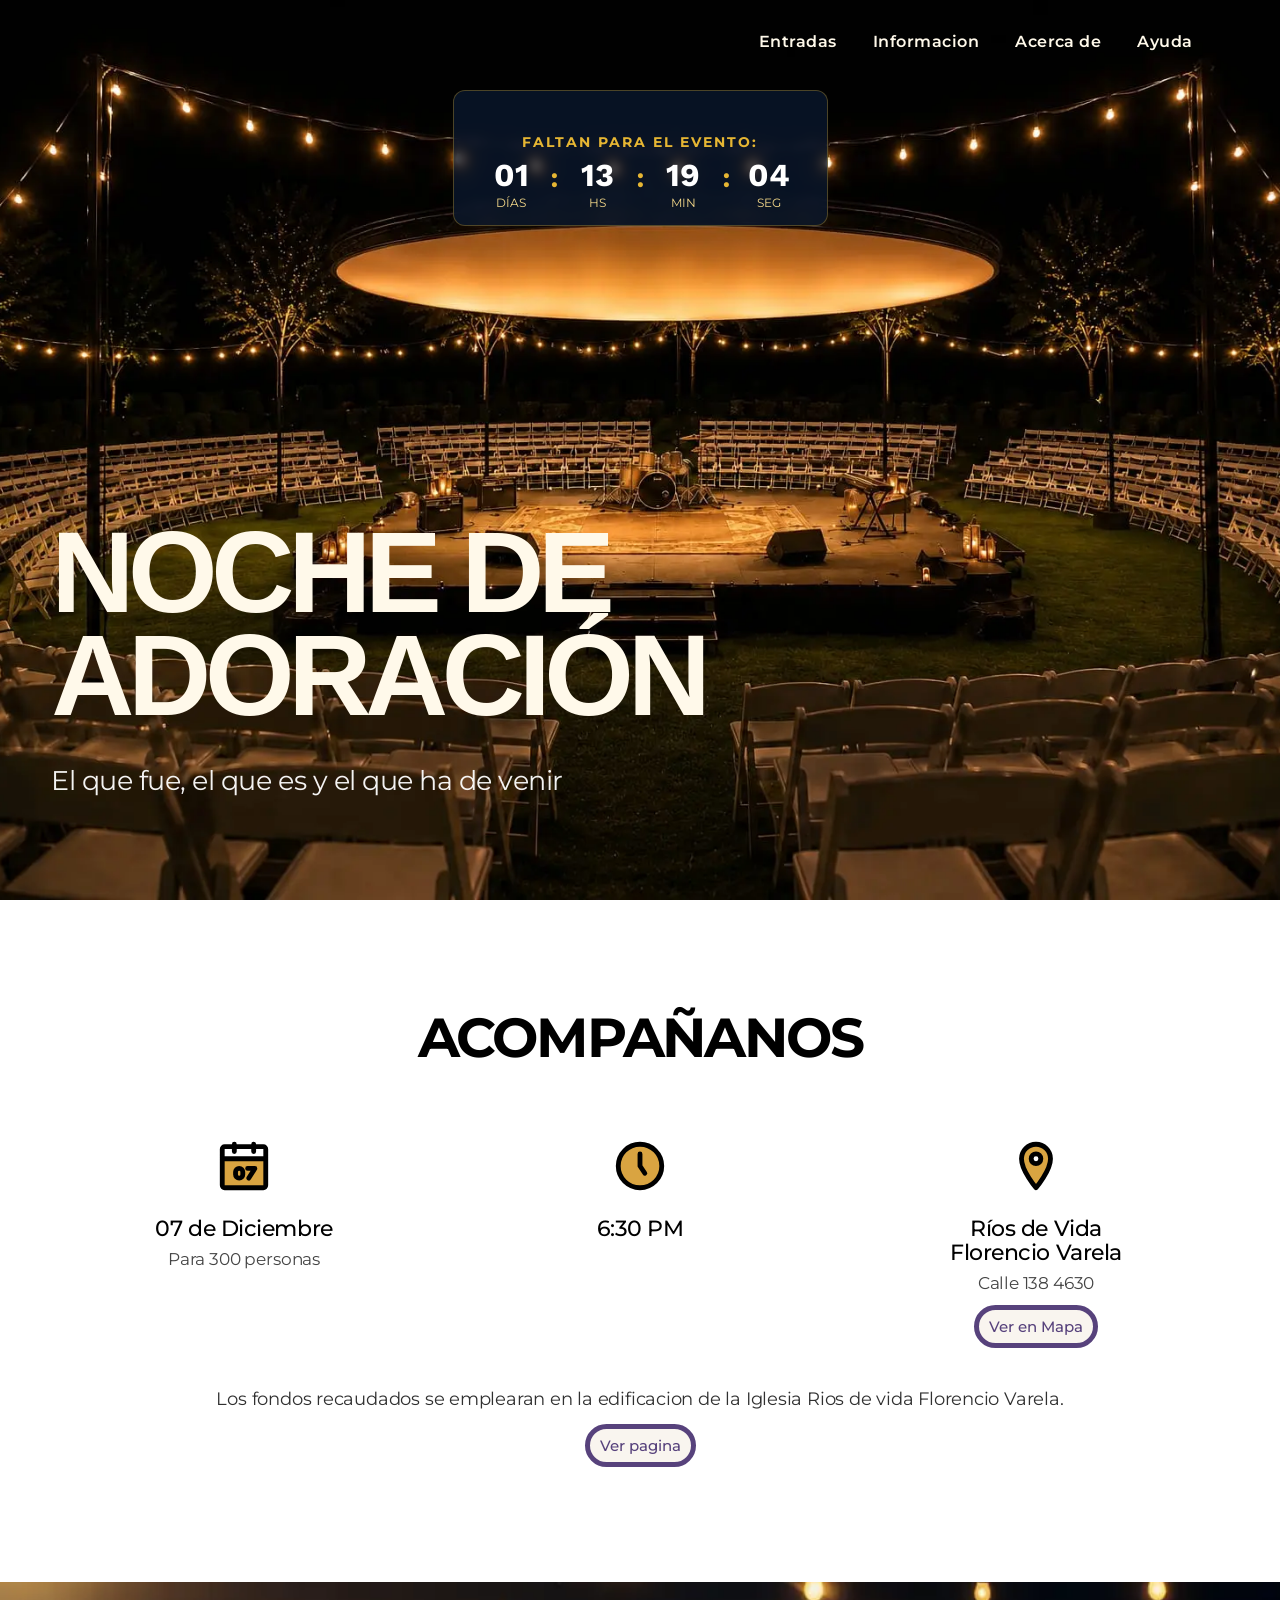
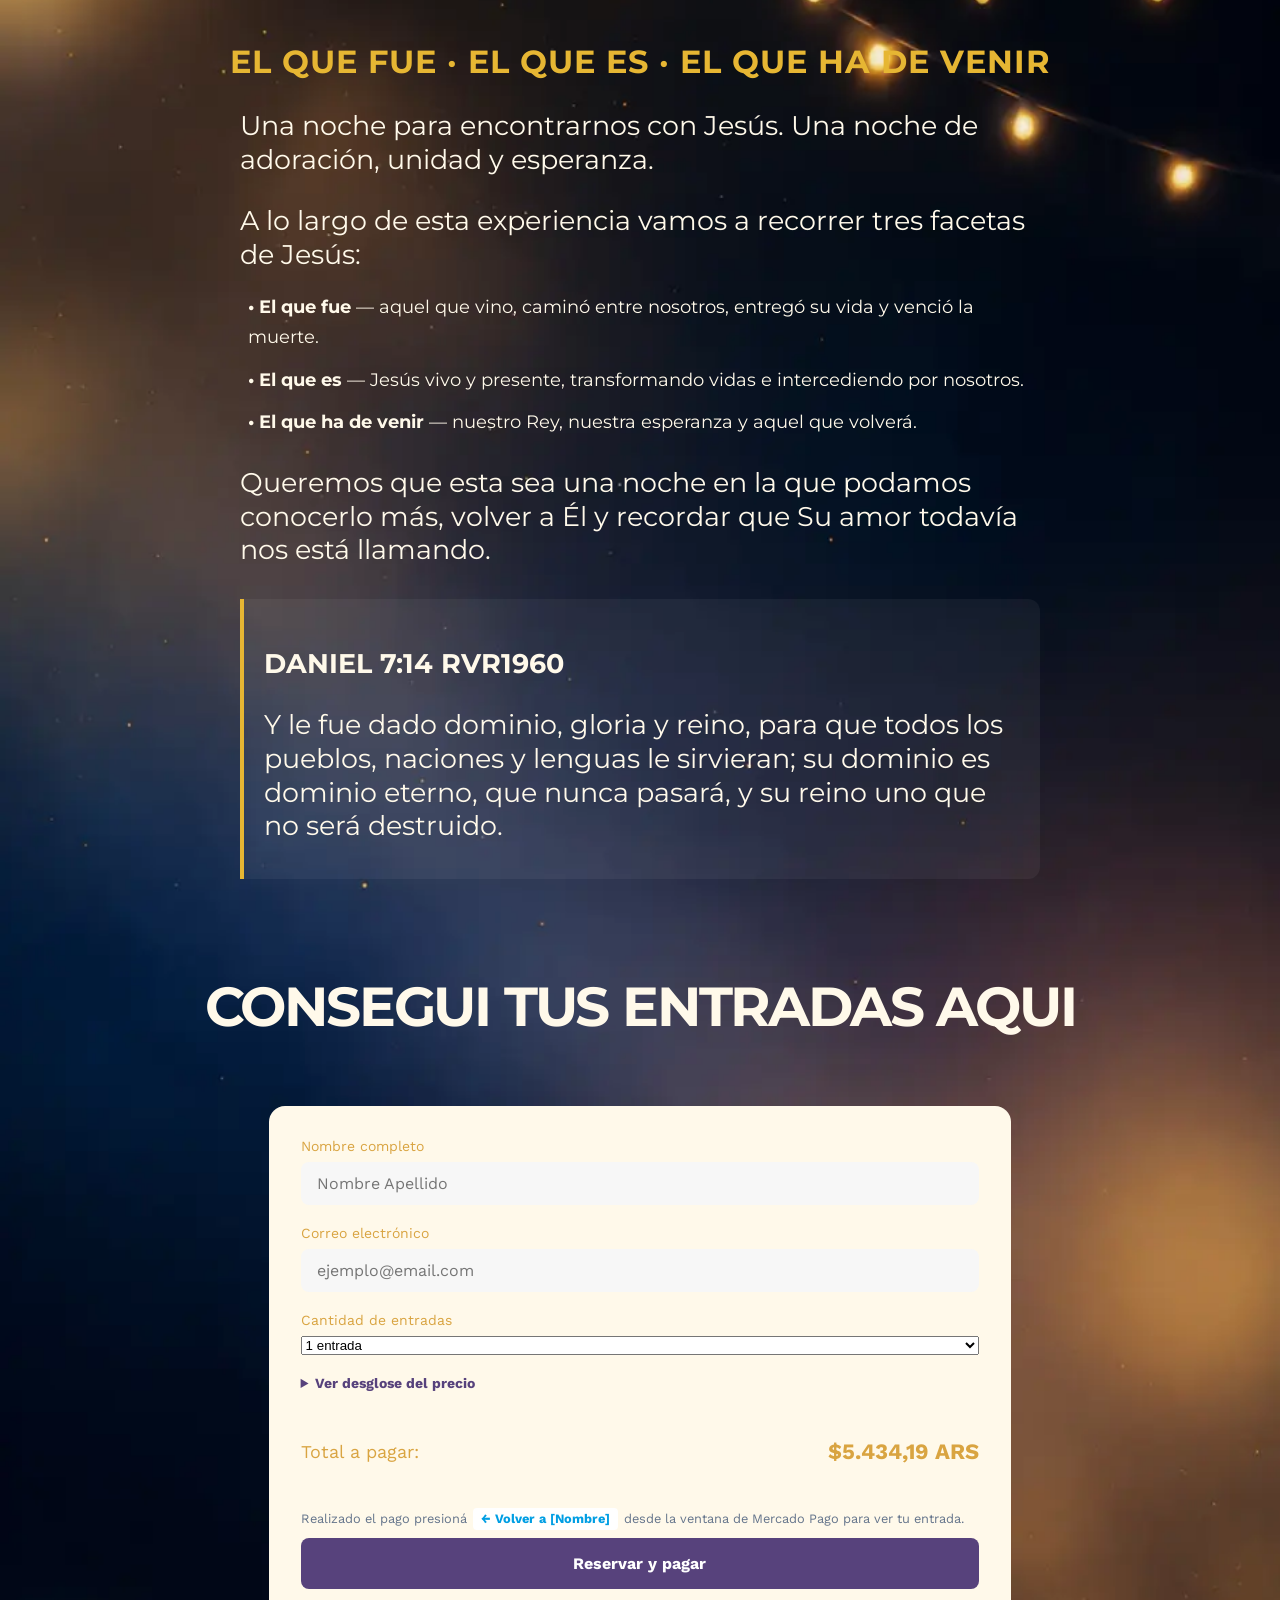
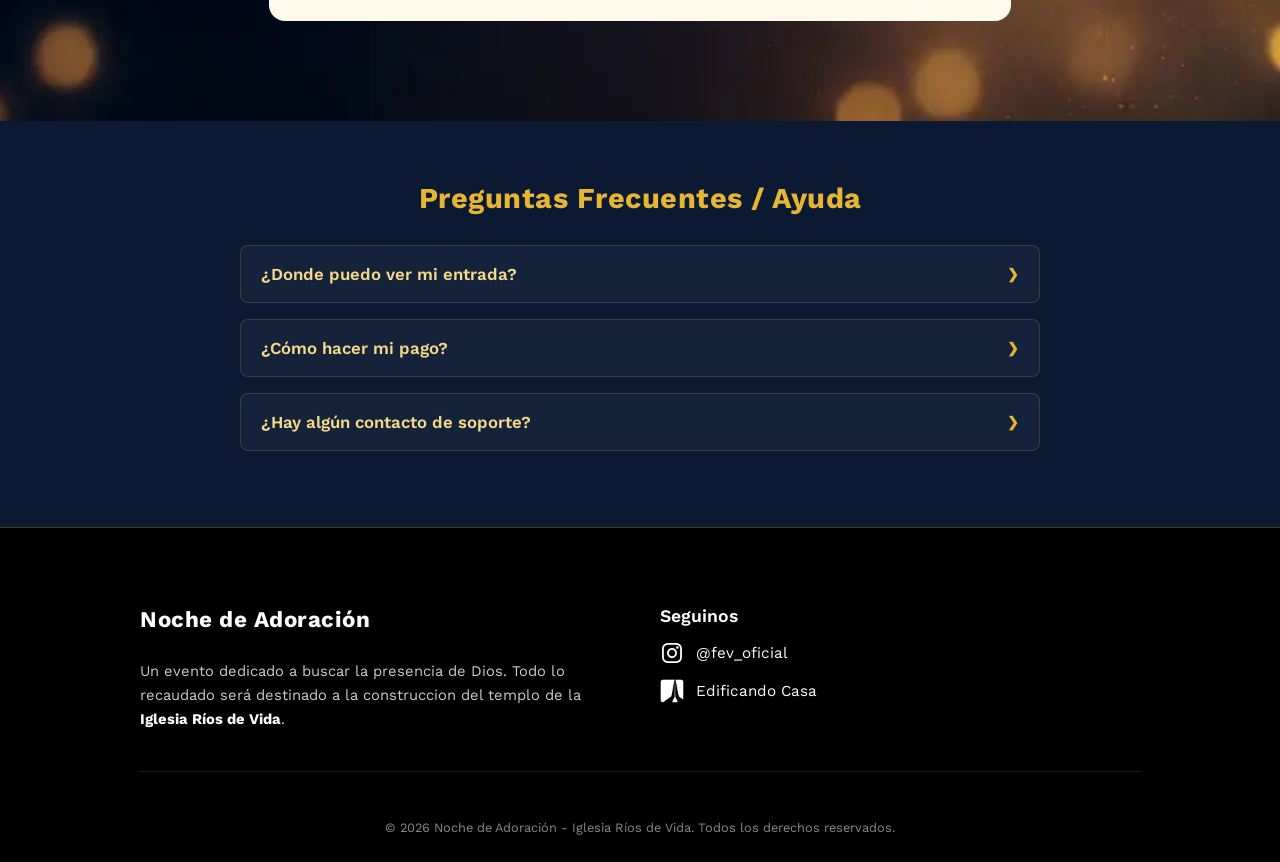
==== commit c27073f6: "Florencio Varela" ====
--- a/index.html
+++ b/index.html
@@ -114,7 +114,7 @@
 
         <div class="recaudacion">
           <p class="features-description">
-            Los fondos recaudados se emplearan en la edificacion de la Iglesia Rios de vida
+            Los fondos recaudados se emplearan en la edificacion de la Iglesia Rios de vida Florencio Varela.
           </p>
           
           <a href="https://riosdevidafciovarela-sys.github.io/edificando-casa.html"
